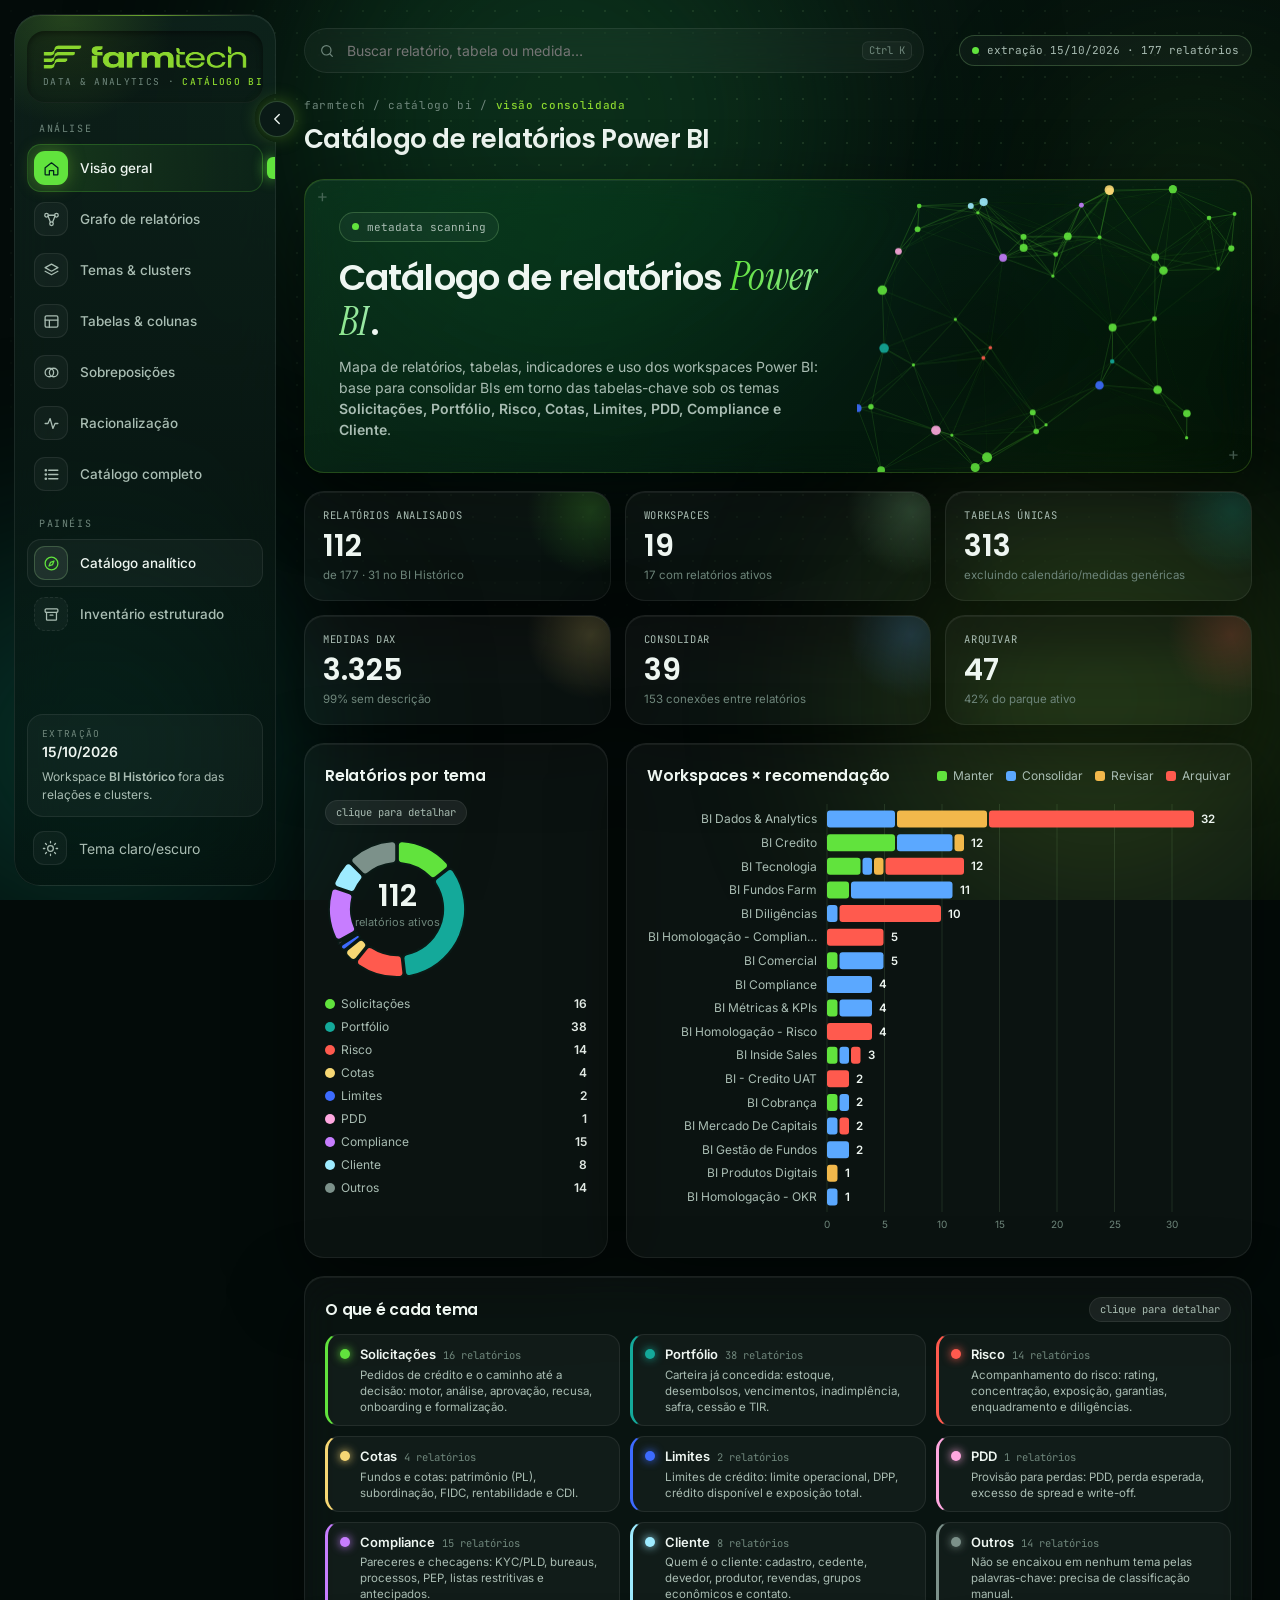
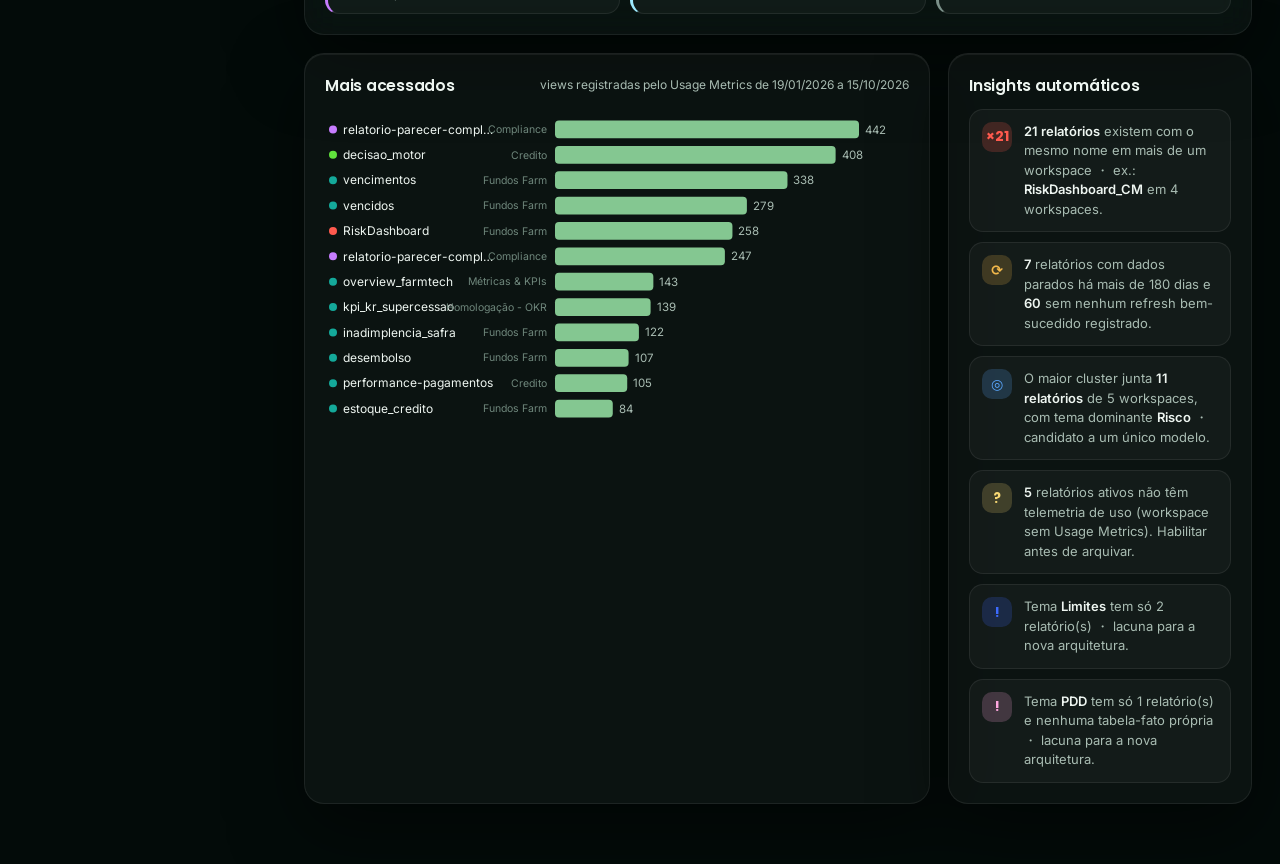
==== 03-dashboard/index.html @ 3e3327f7 "Versão inicial do catálogo de BIs (metadata scanning) Co-Authored-By: Claude Opus 5.5 <noreply@anthr" ====
<!doctype html>
<html lang="pt-BR">
<head>
  <meta charset="utf-8">
  <meta name="viewport" content="width=device-width, initial-scale=1">
  <title>Catálogo de BIs · Farm Analytics</title>
  <link rel="preconnect" href="https://fonts.googleapis.com">
  <link rel="preconnect" href="https://fonts.gstatic.com" crossorigin>
  <link href="https://fonts.googleapis.com/css2?family=Poppins:wght@400;500;600;700&family=Inter:wght@400;500;600&family=Instrument+Serif:ital@0;1&family=JetBrains+Mono:wght@400;500&display=swap" rel="stylesheet">
  <link rel="stylesheet" href="assets/css/style.css">
</head>
<body>
  <!-- fundo animado -->
  <div class="bg" aria-hidden="true">
    <span class="blob b1"></span><span class="blob b2"></span><span class="blob b3"></span><span class="blob b4"></span>
    <div class="grid-overlay"></div>
  </div>

  <div class="app">
    <!-- ================= SIDEBAR (flutuante, com entalhe) ================= -->
    <aside class="sidebar" id="sidebar">
      <div class="sb-panel">
        <a class="brand" href="index.html" data-label="Farmtech · Catálogo BI">
          <div class="brand-logo">
            <img class="logo-dark-theme" src="assets/img/farmtech-logo-lime.png" alt="Farmtech">
            <img class="logo-light" src="assets/img/farmtech-logo-dark.png" alt="Farmtech">
            <div class="brand-kicker">Data &amp; Analytics · <b>Catálogo BI</b></div>
          </div>
          <div class="brand-mark" aria-hidden="true">
            <img class="logo-dark-theme" src="assets/img/farmtech-mark-lime.png" alt="">
            <img class="logo-light" src="assets/img/farmtech-mark-dark.png" alt="">
          </div>
        </a>

        <div class="sb-label">Análise</div>
        <nav class="nav" id="nav">
          <button data-view="overview" class="active" data-label="Visão geral"><span class="ni"><i data-ico="home"></i></span><span class="nl">Visão geral</span></button>
          <button data-view="graph" data-label="Grafo de relatórios"><span class="ni"><i data-ico="graph"></i></span><span class="nl">Grafo de relatórios</span></button>
          <button data-view="themes" data-label="Temas &amp; clusters"><span class="ni"><i data-ico="layers"></i></span><span class="nl">Temas &amp; clusters</span></button>
          <button data-view="tables" data-label="Tabelas &amp; colunas"><span class="ni"><i data-ico="table"></i></span><span class="nl">Tabelas &amp; colunas</span></button>
          <button data-view="overlap" data-label="Sobreposições"><span class="ni"><i data-ico="overlap"></i></span><span class="nl">Sobreposições</span></button>
          <button data-view="health" data-label="Racionalização"><span class="ni"><i data-ico="pulse"></i></span><span class="nl">Racionalização</span></button>
          <button data-view="catalog" data-label="Catálogo completo"><span class="ni"><i data-ico="list"></i></span><span class="nl">Catálogo completo</span></button>
        </nav>

        <div class="sb-label">Painéis</div>
        <nav class="nav panels">
          <a href="index.html" class="active" data-label="Catálogo analítico" aria-current="page"><span class="ni"><i data-ico="compass"></i></span><span class="nl">Catálogo analítico</span></a>
          <a href="inventario.html" data-label="Inventário estruturado"><span class="ni"><i data-ico="archive"></i></span><span class="nl">Inventário estruturado</span></a>
        </nav>

        <div class="side-foot">
          <div class="side-card">
            <div class="brand-kicker">Extração</div>
            <div id="foot-extracao" class="strong">—</div>
            <div class="muted small" style="margin-top:6px">Workspace <b>BI Histórico</b> fora das relações e clusters.</div>
          </div>
          <button class="theme-toggle" id="themeToggle" data-label="Alternar tema claro/escuro"><span class="ni"><i data-ico="sun"></i></span><span class="nl">Tema claro/escuro</span></button>
        </div>
      </div>
      <button class="sb-toggle" id="sbToggle" aria-controls="sidebar"><i data-ico="chev"></i></button>
    </aside>

    <!-- ================= MAIN ================= -->
    <main class="main">
      <header class="topbar">
        <button class="menu-btn" id="menuBtn" aria-label="Menu"><i data-ico="menu"></i></button>
        <div class="top-actions">
          <div class="search">
            <i data-ico="search"></i>
            <input id="globalSearch" placeholder="Buscar relatório, tabela ou medida…" autocomplete="off">
            <kbd>Ctrl K</kbd>
            <div class="search-results" id="searchResults"></div>
          </div>
          <span class="status-pill"><span class="dot"></span><span id="topStatus">—</span></span>
        </div>
      </header>
      <div class="page-head page-title">
        <div class="crumb">farmtech / catálogo bi / <b id="viewKicker">visão consolidada</b></div>
        <h1 id="viewTitle">Catálogo de relatórios Power BI</h1>
      </div>

      <!-- ---------- VISÃO GERAL ---------- -->
      <section class="view active" id="view-overview">
        <div class="hero glass">
          <div class="hero-txt">
            <span class="status-pill"><span class="dot"></span>metadata scanning</span>
            <h2>Catálogo de relatórios <span class="hl">Power BI</span>.</h2>
            <p class="muted">Mapa de relatórios, tabelas, indicadores e uso dos workspaces Power BI: base para consolidar BIs em torno das tabelas-chave sob os temas
              <b>Solicitações, Portfólio, Risco, Cotas, Limites, PDD, Compliance e Cliente</b>.</p>
          </div>
          <div class="hero-orb" aria-hidden="true"><canvas id="heroCanvas"></canvas></div>
        </div>

        <div class="kpis" id="kpis"></div>

        <div class="grid g-3">
          <div class="card glass span-1">
            <div class="card-h"><h3>Relatórios por tema</h3><span class="chip">clique para detalhar</span></div>
            <div id="donutTemas" class="chart"></div>
          </div>
          <div class="card glass span-2">
            <div class="card-h"><h3>Workspaces × recomendação</h3><div class="legend" id="legRecWs"></div></div>
            <div id="barWs" class="chart"></div>
          </div>
        </div>

        <div class="card glass">
          <div class="card-h"><h3>O que é cada tema</h3><span class="chip">clique para detalhar</span></div>
          <div id="temaLegOv"></div>
        </div>

        <div class="grid g-3">
          <div class="card glass span-2">
            <div class="card-h"><h3>Mais acessados</h3><span class="muted small" id="periodoUso"></span></div>
            <div id="barTop" class="chart"></div>
          </div>
          <div class="card glass span-1">
            <div class="card-h"><h3>Insights automáticos</h3></div>
            <ul class="insights" id="insights"></ul>
          </div>
        </div>
      </section>

      <!-- ---------- GRAFO ---------- -->
      <section class="view" id="view-graph">
        <div class="toolbar glass">
          <div class="tb-group">
            <label>Colorir por</label>
            <div class="seg" id="colorBy">
              <button data-v="tema" class="on">Tema</button><button data-v="cluster">Cluster</button><button data-v="ws">Workspace</button><button data-v="rec">Recomendação</button>
            </div>
          </div>
          <div class="tb-group">
            <label>Layout</label>
            <div class="seg" id="layoutBy">
              <button data-v="tema" class="on">Agrupar por tema</button><button data-v="livre">Livre</button>
            </div>
          </div>
          <div class="tb-group">
            <label>Similaridade mínima <b id="simVal">0.25</b></label>
            <input type="range" id="simMin" min="0.15" max="0.95" step="0.05" value="0.25">
          </div>
          <div class="tb-group">
            <label>Workspace</label>
            <select id="wsFilter"><option value="">Todos</option></select>
          </div>
          <label class="check"><input type="checkbox" id="hideNP"> Ocultar teste/homolog.</label>
          <label class="check"><input type="checkbox" id="hideIso"> Ocultar isolados</label>
        </div>
        <div class="graph-wrap glass">
          <svg id="graphSvg"></svg>
          <div class="graph-legend" id="graphLegend"></div>
          <div class="graph-hint">Arraste nós · role para zoom · clique para detalhes · passe o mouse para destacar vizinhos</div>
          <div class="graph-stats" id="graphStats"></div>
        </div>
        <div class="card glass">
          <div class="card-h"><h3>Como ler as conexões</h3></div>
          <div class="edge-legend">
            <div><span class="eline solid"></span><b>Mesmo modelo</b> : relatórios apontando para o mesmo dataset</div>
            <div><span class="eline dup"></span><b>Duplicado</b> : mesmo nome-base + modelo parecido (ex.: cópias entre workspaces)</div>
            <div><span class="eline thick"></span><b>Alta sobreposição</b> : similaridade ≥ 0,5</div>
            <div><span class="eline thin"></span><b>Relacionado</b> : compartilham tabelas, medidas ou colunas</div>
          </div>
          <p class="muted small">Similaridade = 50% tabelas + 25% medidas + 25% colunas (Jaccard ponderado por IDF, tabelas genéricas como calendário e “_medidas” não contam).</p>
        </div>
      </section>

      <!-- ---------- TEMAS & CLUSTERS ---------- -->
      <section class="view" id="view-themes">
        <div class="section-intro">
          <p class="muted">Cada cartão é um <b>tema-alvo</b> para a nova arquitetura de BIs: as tabelas-fato e dimensões mais usadas pelos relatórios do tema são as candidatas a <b>tabelas-chave</b> do modelo semântico único. Clique para ver o mapa do tema.</p>
        </div>
        <div class="theme-cards" id="themeCards"></div>
        <div class="card glass">
          <div class="card-h"><h3>Clusters detectados automaticamente</h3><span class="muted small">Louvain sobre a similaridade entre relatórios — grupos que naturalmente compartilham a mesma base</span></div>
          <div class="clusters" id="clusterList"></div>
        </div>
      </section>

      <!-- ---------- TABELAS ---------- -->
      <section class="view" id="view-tables">
        <div class="toolbar glass">
          <div class="tb-group">
            <label>Conexões</label>
            <div class="seg" id="tabEdge">
              <button data-v="co_uso" class="on">Usadas juntas</button><button data-v="colunas">Colunas parecidas</button>
            </div>
          </div>
          <div class="tb-group">
            <label>Usada em ≥ <b id="tabMinVal">2</b> relatórios</label>
            <input type="range" id="tabMin" min="1" max="8" step="1" value="2">
          </div>
          <div class="tb-group">
            <label>Tema</label>
            <select id="tabTema"><option value="">Todos</option></select>
          </div>
        </div>
        <div class="grid g-3">
          <div class="graph-wrap glass span-2 tall">
            <svg id="tabSvg"></svg>
            <div class="graph-legend" id="tabLegend"></div>
            <div class="graph-hint">“Colunas parecidas” revela tabelas duplicadas/derivadas com nomes diferentes</div>
          </div>
          <div class="card glass span-1">
            <div class="card-h"><h3>Colunas mais compartilhadas</h3></div>
            <p class="muted small">Candidatas a <b>dimensões conformadas</b> (chaves de junção entre temas).</p>
            <div id="colTop" class="col-top"></div>
          </div>
        </div>
        <div class="card glass">
          <div class="card-h"><h3>Inventário de tabelas</h3><input class="mini-search" id="tabSearch" placeholder="Filtrar tabela…"></div>
          <div class="table-wrap"><table class="dt" id="tabTable"></table></div>
        </div>
      </section>

      <!-- ---------- SOBREPOSIÇÕES ---------- -->
      <section class="view" id="view-overlap">
        <div class="kpis small" id="ovKpis"></div>
        <div class="grid g-3">
          <div class="card glass span-1">
            <div class="card-h"><h3>Matriz de similaridade</h3></div>
            <p class="muted small">Relatórios ordenados por cluster. Cada célula é um par; quanto mais clara, mais parecidos.</p>
            <div id="matrix" class="matrix"></div>
          </div>
          <div class="card glass span-2">
            <div class="card-h"><h3>Pares sobrepostos</h3>
              <div class="seg small" id="ovType">
                <button data-v="" class="on">Todos</button><button data-v="mesmo_modelo">Mesmo modelo</button><button data-v="duplicado">Duplicado</button><button data-v="alta_sobreposicao">Alta</button><button data-v="sobreposicao">Média</button>
              </div>
            </div>
            <div class="table-wrap tall"><table class="dt" id="ovTable"></table></div>
          </div>
        </div>
      </section>

      <!-- ---------- RACIONALIZAÇÃO ---------- -->
      <section class="view" id="view-health">
        <div class="rec-cards" id="recCards"></div>
        <div class="grid g-3">
          <div class="card glass span-2">
            <div class="card-h"><h3>Uso × atualização</h3><div class="legend" id="legScatter"></div></div>
            <div id="scatter" class="chart tall"></div>
          </div>
          <div class="card glass span-1">
            <div class="card-h"><h3>Como a nota é calculada</h3></div>
            <div class="sx-start"><div class="sx-100">100</div>
              <div><b>Todo relatório começa com 100 pontos</b><br><span class="muted small">e perde pontos a cada problema encontrado.</span></div></div>

            <div class="sx-groups" id="sxGroups"></div>

            <div class="sx-ex"><b>Exemplo:</b> ninguém abriu (−40) e os dados estão parados há 200 dias (−30) → sobram <b>30 pontos</b> → <span class="rb Arquivar">Arquivar</span></div>

            <div class="kicker" style="margin-bottom:2px">O que a nota recomenda</div>
            <div class="sx-gauge" aria-hidden="true">
              <span style="width:40%;background:var(--r-arquivar)"></span><span style="width:25%;background:var(--r-revisar)"></span><span style="flex:1;background:var(--r-manter)"></span>
            </div>
            <div class="sx-ticks"><span style="left:0">0</span><span style="left:40%">40</span><span style="left:65%">65</span><span style="left:100%">100</span></div>
            <div class="sx-recs">
              <div><span class="rb Arquivar">Arquivar</span><span>nota abaixo de 40 (ou teste quase sem uso): mover para o BI Histórico</span></div>
              <div><span class="rb Revisar">Revisar</span><span>nota entre 40 e 65: conversar com o dono</span></div>
              <div><span class="rb Manter">Manter</span><span>nota acima de 65: está saudável</span></div>
              <div><span class="rb Consolidar">Consolidar</span><span>existe outro relatório quase igual: juntar no modelo do tema (vale para qualquer nota acima de 40)</span></div>
            </div>
            <p class="muted small" style="margin:0">O uso vem do <i>Usage Metrics</i> de cada workspace. Onde ele não existe ou está parado, a nota pode estar mais baixa do que deveria.</p>
          </div>
        </div>
        <div class="card glass">
          <div class="card-h"><h3>Plano de ação</h3>
            <div class="row gap">
              <div class="seg small" id="recFilter">
                <button data-v="" class="on">Todas</button><button data-v="Arquivar">Arquivar</button><button data-v="Consolidar">Consolidar</button><button data-v="Revisar">Revisar</button><button data-v="Manter">Manter</button>
              </div>
              <button class="btn" id="exportHealth"><i data-ico="download"></i> CSV</button>
            </div>
          </div>
          <div class="table-wrap tall"><table class="dt" id="healthTable"></table></div>
        </div>
      </section>

      <!-- ---------- CATÁLOGO ---------- -->
      <section class="view" id="view-catalog">
        <div class="toolbar glass">
          <input class="mini-search wide" id="catSearch" placeholder="Filtrar por nome, workspace, owner, tabela…">
          <div class="tb-group">
            <label>Tema</label><select id="catTema"><option value="">Todos</option></select>
          </div>
          <div class="tb-group">
            <label>Workspace</label><select id="catWs"><option value="">Todos</option></select>
          </div>
          <div class="tb-group">
            <label>Situação</label><select id="catSit"><option value="">Todas</option></select>
          </div>
          <div class="tb-group">
            <label>Ano</label><select id="catAno"><option value="">Todos</option></select>
          </div>
          <div class="tb-group">
            <label>Owner</label><select id="catOwner"><option value="">Todos</option></select>
          </div>
          <label class="check"><input type="checkbox" id="catHist"> Incluir BI Histórico</label>
          <label class="check"><input type="checkbox" id="catSys"> Incluir Usage Metrics</label>
          <button class="btn" id="exportCat"><i data-ico="download"></i> CSV</button>
        </div>
        <div class="card glass">
          <div class="table-wrap xtall"><table class="dt" id="catTable"></table></div>
        </div>
      </section>
    </main>
  </div>

  <!-- ================= MODAL ================= -->
  <div class="modal-backdrop" id="modal" aria-hidden="true">
    <div class="modal glass" role="dialog" aria-modal="true">
      <button class="modal-x" id="modalClose" aria-label="Fechar">×</button>
      <div id="modalBody"></div>
    </div>
  </div>
  <div class="tooltip" id="tooltip"></div>

  <script src="assets/vendor/d3.min.js"></script>
  <script src="data/catalogo_data.js"></script>
  <script src="assets/js/shell.js"></script>
  <script src="assets/js/app.js"></script>
</body>
</html>
---- 03-dashboard/assets/css/style.css ----
/* =========================================================================
   Catálogo de BIs · Farm Analytics
   Paleta e tipografia: Design-System / Cronograma Onboarding (Farmtech)
   Linguagem visual: painel escuro, grade de pontos, brilho lime,
   vidro fosco com borda fina e sidebar flutuante com entalhe.
   ========================================================================= */
:root {
  /* marca */
  --black-green: #00231D;
  --deep: #052A20;
  --forest: #0F4A31;
  --brand: #8AD62E;          /* verde da logo */
  --lime: #61E33D;
  --lime-2: #9BFF7A;
  --mint: #9BE8A8;
  --olive: #4F8406;
  --mist: #E4EFE9;
  --paper: #F0F7F3;

  /* superfícies (escuro = padrão) */
  --bg: #030B09;
  --bg-2: #07150F;
  --surface: rgba(255, 255, 255, 0.035);
  --surface-2: rgba(255, 255, 255, 0.07);
  --surface-solid: #0A1A16;
  --panel: rgba(9, 24, 20, 0.66);
  --border: rgba(255, 255, 255, 0.075);
  --border-strong: rgba(170, 240, 150, 0.22);
  --hair: rgba(255, 255, 255, 0.06);
  --ink: #EEF6F1;
  --ink-2: #A9BDB3;
  --ink-3: #6F877C;
  --grid: rgba(190, 255, 170, 0.11);
  --glow: rgba(138, 214, 46, 0.35);
  --shadow: 0 24px 70px rgba(0, 0, 0, 0.5);
  --blob-op: .5;
  --spot: rgba(138, 214, 46, 0.075);

  /* temas (validados: ΔE OKLab ≥ 15 visão normal) */
  --t-solicitacoes: #61E33D;
  --t-portfolio: #14A99A;
  --t-risco: #FF5A4E;
  --t-cotas: #F7D774;
  --t-limites: #3D6BFF;
  --t-pdd: #FFA8E0;
  --t-compliance: #C77DFF;
  --t-cliente: #9EEBFF;
  --t-outros: #7C918A;

  /* situação do inventário (validados: CVD ΔE ≥ 9 no escuro) */
  --s-produtivo: #61E33D;
  --s-naoprod: #4C8DFF;
  --s-historico: #FF9ED8;
  --s-sistema: #8A9E96;

  /* status */
  --r-manter: #61E33D;
  --r-consolidar: #5BA8FF;
  --r-revisar: #F2B84B;
  --r-arquivar: #FF5A4E;

  --radius: 20px;
  --radius-sm: 12px;
  --ease: cubic-bezier(.16, 1, .3, 1);
  --spring: cubic-bezier(.34, 1.4, .5, 1);
  --sb-w: 276px;
  --sb-w-min: 96px;
  --font-h: "Poppins", "Segoe UI", system-ui, sans-serif;
  --font-b: "Inter", "Segoe UI", system-ui, sans-serif;
  --font-s: "Instrument Serif", Georgia, "Times New Roman", serif;
  --font-m: "JetBrains Mono", ui-monospace, "Cascadia Mono", Consolas, monospace;
}

@media (prefers-color-scheme: light) {
  :root:not([data-theme="dark"]) { color-scheme: light; }
}
:root[data-theme="light"] {
  --bg: #EDF4EF;
  --bg-2: #F7FBF8;
  --surface: rgba(255, 255, 255, 0.7);
  --surface-2: rgba(255, 255, 255, 0.95);
  --surface-solid: #FFFFFF;
  --panel: rgba(255, 255, 255, 0.72);
  --border: rgba(15, 74, 49, 0.11);
  --border-strong: rgba(15, 74, 49, 0.26);
  --hair: rgba(15, 74, 49, 0.08);
  --ink: #00231D;
  --ink-2: #2D5546;
  --ink-3: #5F7E71;
  --grid: rgba(15, 74, 49, 0.14);
  --glow: rgba(63, 181, 31, 0.25);
  --shadow: 0 20px 50px rgba(15, 74, 49, 0.12);
  --blob-op: .26;
  --spot: rgba(63, 181, 31, 0.07);
  --t-cotas: #C99A12;
  --t-cliente: #1BA6CC;
  --t-pdd: #D9579E;
  --t-solicitacoes: #3FB51F;
  --r-manter: #2E9E1A;
  --s-produtivo: #2E9E1A;
  --s-naoprod: #2F6FD6;
  --s-historico: #C2367F;
  --s-sistema: #AEBAB5;
}
:root[data-theme="dark"] { color-scheme: dark; }

* { box-sizing: border-box; }
html, body { margin: 0; height: 100%; }
body {
  background: var(--bg);
  color: var(--ink);
  font-family: var(--font-b);
  font-size: 14px;
  line-height: 1.5;
  -webkit-font-smoothing: antialiased;
  overflow-x: hidden;
}
::selection { background: var(--lime); color: var(--black-green); }
h1, h2, h3, h4 { font-family: var(--font-h); margin: 0; letter-spacing: -0.015em; }
b, strong, .strong { font-weight: 600; }
.muted { color: var(--ink-2); }
.small { font-size: 12px; }
.mono { font-family: var(--font-m); letter-spacing: 0; }
.lime { color: var(--lime); }
.hl { font-family: var(--font-s); font-style: italic; font-weight: 400; letter-spacing: 0; padding-right: .06em;
  background: linear-gradient(90deg, var(--lime), var(--mint)); -webkit-background-clip: text; background-clip: text; color: transparent; }
:root[data-theme="light"] .hl { background: linear-gradient(90deg, #2E9E1A, #0F6B5A); -webkit-background-clip: text; background-clip: text; }
.row { display: flex; align-items: center; }
.gap { gap: 10px; flex-wrap: wrap; }

/* ---------------- fundo: grade de pontos + brilhos ---------------- */
.bg { position: fixed; inset: 0; z-index: 0; overflow: hidden; pointer-events: none;
  background: radial-gradient(1100px 650px at 78% -12%, var(--bg-2), transparent 70%), var(--bg); }
.blob { position: absolute; border-radius: 50%; filter: blur(110px); opacity: var(--blob-op); will-change: transform; }
.b1 { width: 560px; height: 560px; background: #12502A; top: -160px; left: 22%; animation: float1 28s ease-in-out infinite; }
.b2 { width: 460px; height: 460px; background: var(--brand); top: 52%; left: 68%; opacity: calc(var(--blob-op) * .38); animation: float2 34s ease-in-out infinite; }
.b3 { width: 380px; height: 380px; background: #0B5A4B; top: 62%; left: -8%; animation: float3 30s ease-in-out infinite; }
.b4 { width: 240px; height: 240px; background: var(--lime); top: 10%; left: 84%; opacity: calc(var(--blob-op) * .3); animation: float1 22s ease-in-out infinite reverse; }
@keyframes float1 { 0%,100% { transform: translate(0,0) scale(1); } 50% { transform: translate(90px,60px) scale(1.12); } }
@keyframes float2 { 0%,100% { transform: translate(0,0) scale(1); } 50% { transform: translate(-140px,-80px) scale(.9); } }
@keyframes float3 { 0%,100% { transform: translate(0,0); } 33% { transform: translate(80px,-60px); } 66% { transform: translate(30px,50px); } }
.grid-overlay { position: absolute; inset: 0;
  background-image: radial-gradient(var(--grid) 1px, transparent 1.4px);
  background-size: 22px 22px; mask-image: radial-gradient(ellipse 90% 70% at 55% 20%, #000 15%, transparent 78%);
  -webkit-mask-image: radial-gradient(ellipse 90% 70% at 55% 20%, #000 15%, transparent 78%); }

/* ---------------- layout ---------------- */
.app { position: relative; z-index: 1; display: grid; grid-template-columns: var(--sb-w) minmax(0, 1fr); min-height: 100vh;
  transition: grid-template-columns .55s var(--ease); }
.app.collapsed { grid-template-columns: var(--sb-w-min) minmax(0, 1fr); }

.glass {
  background-color: var(--surface);
  background-image: radial-gradient(420px circle at var(--mx, -999px) var(--my, -999px), var(--spot), transparent 45%);
  border: 1px solid var(--border);
  border-radius: var(--radius);
  backdrop-filter: blur(18px) saturate(140%);
  -webkit-backdrop-filter: blur(18px) saturate(140%);
  box-shadow: inset 0 1px 0 var(--hair), var(--shadow);
  transition: border-color .35s, transform .35s var(--ease), box-shadow .35s;
}

/* ================= SIDEBAR flutuante com entalhe ================= */
.sidebar { position: sticky; top: 0; height: 100vh; padding: 14px 0 14px 14px; z-index: 40; }
.sb-panel {
  --notch-y: 104px;
  position: relative; height: 100%; display: flex; flex-direction: column; gap: 18px; padding: 16px 12px 14px;
  border-radius: 26px; overflow: hidden auto; scrollbar-width: none;
  background: linear-gradient(180deg, rgba(16, 38, 31, .78), rgba(6, 17, 14, .62));
  border: 1px solid var(--border);
  backdrop-filter: blur(24px) saturate(150%); -webkit-backdrop-filter: blur(24px) saturate(150%);
  box-shadow: inset 0 1px 0 rgba(255,255,255,.07);
  /* o entalhe: meia-lua recortada na borda direita, onde encaixa o botão de recolher */
  -webkit-mask: radial-gradient(circle at calc(100% + 3px) var(--notch-y), transparent 24px, #000 24.6px);
          mask: radial-gradient(circle at calc(100% + 3px) var(--notch-y), transparent 24px, #000 24.6px);
}
:root[data-theme="light"] .sb-panel { background: linear-gradient(180deg, rgba(255,255,255,.88), rgba(255,255,255,.66)); }
.sb-panel::before { /* filete lime no topo */
  content: ""; position: absolute; left: 22px; right: 22px; top: 0; height: 1px;
  background: linear-gradient(90deg, transparent, var(--brand), transparent); opacity: .7; }
.sb-panel::after { /* brilho difuso */
  content: ""; position: absolute; width: 220px; height: 220px; left: -60px; top: -110px; border-radius: 50%;
  background: radial-gradient(circle, var(--glow), transparent 70%); opacity: .55; pointer-events: none; }

/* botão que mora no entalhe */
.sb-toggle { all: unset; position: absolute; z-index: 3; top: calc(14px + 104px - 17px); left: calc(100% - 17px);
  width: 34px; height: 34px; border-radius: 50%; display: grid; place-items: center; cursor: pointer; color: var(--ink);
  background: var(--surface-solid); border: 1px solid var(--border-strong);
  box-shadow: 0 0 0 4px rgba(3,11,9,.0), 0 0 18px var(--glow);
  transition: transform .5s var(--spring), background .25s, color .25s, box-shadow .25s; }
.sb-toggle:hover { background: var(--lime); color: var(--black-green); box-shadow: 0 0 26px var(--glow); }
.sb-toggle:focus-visible { outline: 2px solid var(--lime); outline-offset: 2px; }
.sb-toggle i { width: 16px; height: 16px; transition: transform .5s var(--ease); }
.app.collapsed .sb-toggle i { transform: rotate(180deg); }

.sb-panel > * { flex: none; }
.sb-panel::-webkit-scrollbar { display: none; }
@media (max-height: 820px) { .side-card { display: none; } .sb-panel { gap: 14px; } }

/* marca: placa "entalhada" com a logo */
.brand { position: relative; z-index: 1; height: 72px; border-radius: 18px; display: flex; align-items: center; padding: 0 16px; gap: 12px;
  background: linear-gradient(180deg, rgba(0,0,0,.28), rgba(0,0,0,.12));
  box-shadow: inset 0 2px 6px rgba(0,0,0,.45), inset 0 -1px 0 rgba(255,255,255,.05);
  text-decoration: none; color: inherit; overflow: hidden; }
:root[data-theme="light"] .brand { background: linear-gradient(180deg, rgba(0,35,29,.06), rgba(0,35,29,.02)); box-shadow: inset 0 2px 5px rgba(0,35,29,.12), inset 0 -1px 0 #fff; }
.brand-logo { display: flex; flex-direction: column; gap: 6px; min-width: 0; transition: opacity .35s, transform .45s var(--ease); }
.brand-logo img { height: 24px; width: auto; display: block; }
.brand-mark { position: absolute; left: 50%; top: 50%; width: 34px; translate: -50% -50%; opacity: 0; transform: scale(.6) rotate(-8deg);
  transition: opacity .35s, transform .5s var(--spring); }
.brand-mark img { width: 100%; display: block; }
.brand-kicker { font-family: var(--font-m); font-size: 9.5px; letter-spacing: .14em; color: var(--ink-3); white-space: nowrap; text-transform: uppercase; }
.brand-kicker b { color: var(--brand); font-weight: 500; }
.logo-light { display: none !important; }
:root[data-theme="light"] .logo-dark-theme { display: none !important; }
:root[data-theme="light"] .logo-light { display: block !important; }

/* rótulos de seção */
.sb-label { font-family: var(--font-m); font-size: 10px; letter-spacing: .16em; color: var(--ink-3); text-transform: uppercase; padding: 0 12px; margin-bottom: -10px;
  white-space: nowrap; transition: opacity .25s; }

/* navegação */
.nav { position: relative; z-index: 1; display: flex; flex-direction: column; gap: 3px; }
.nav button, .nav a { all: unset; cursor: pointer; display: flex; align-items: center; gap: 12px; padding: 6px 10px 6px 6px; border-radius: 14px;
  color: var(--ink-2); font-weight: 500; font-size: 13.5px; position: relative; border: 1px solid transparent;
  transition: background .25s, color .25s, border-color .25s; }
.nav .ni { width: 34px; height: 34px; border-radius: 11px; display: grid; place-items: center; flex: none; background: var(--surface);
  border: 1px solid var(--border); transition: background .3s, color .3s, box-shadow .3s, transform .45s var(--spring); }
.nav .ni i { width: 17px; height: 17px; }
.nav .nl { white-space: nowrap; overflow: hidden; text-overflow: ellipsis; transition: opacity .25s, transform .4s var(--ease); }
.nav button:hover, .nav a:hover { background: var(--surface-2); color: var(--ink); }
.nav button:hover .ni, .nav a:hover .ni { transform: scale(1.06); }
.nav button.active, .nav a.active { color: var(--ink); background: linear-gradient(90deg, rgba(97,227,61,.14), rgba(97,227,61,.02)); border-color: rgba(97,227,61,.22); }
.nav button.active .ni, .nav a.active .ni { background: var(--lime); color: var(--black-green); border-color: transparent; box-shadow: 0 0 18px var(--glow); }
.nav button.active::after, .nav a.active::after { /* entalhe no item ativo */
  content: ""; position: absolute; right: -13px; top: 50%; width: 8px; height: 22px; translate: 0 -50%; border-radius: 6px 0 0 6px;
  background: var(--lime); box-shadow: 0 0 14px var(--lime); }
.nav button:focus-visible, .nav a:focus-visible { outline: 2px solid var(--lime); outline-offset: 1px; }
i[data-ico] { display: inline-grid; width: 18px; height: 18px; flex: none; }
i[data-ico] svg { width: 100%; height: 100%; }

/* trocador de painéis */
.panels .ni { border-style: dashed; }
.panels a.active { background: var(--surface); border-color: var(--border); }
.panels a.active .ni { border-style: solid; background: var(--surface-2); color: var(--lime); border-color: var(--border-strong); box-shadow: none; }
.panels a.active::after { display: none; }
:root[data-theme="light"] .panels a.active .ni { color: #2E9E1A; }

.side-foot { position: relative; z-index: 1; margin-top: auto; display: flex; flex-direction: column; gap: 8px; }
.side-card { padding: 12px 14px; border-radius: 16px; background: var(--surface); border: 1px solid var(--border); overflow: hidden; transition: opacity .25s; }
.status-pill { display: inline-flex; align-items: center; gap: 8px; font-family: var(--font-m); font-size: 11px; color: var(--ink-2);
  padding: 6px 12px; border-radius: 99px; border: 1px solid var(--border-strong); background: var(--surface); white-space: nowrap; }
.dot { width: 7px; height: 7px; border-radius: 50%; background: var(--lime); box-shadow: 0 0 0 0 var(--glow); animation: ping 2.4s infinite; flex: none; }
@keyframes ping { 0% { box-shadow: 0 0 0 0 rgba(97,227,61,.55); } 70% { box-shadow: 0 0 0 8px rgba(97,227,61,0); } 100% { box-shadow: 0 0 0 0 rgba(97,227,61,0); } }
.theme-toggle { all: unset; cursor: pointer; display: flex; gap: 12px; align-items: center; padding: 6px 10px 6px 6px; border-radius: 14px; color: var(--ink-2); }
.theme-toggle .ni { width: 34px; height: 34px; border-radius: 11px; display: grid; place-items: center; flex: none; background: var(--surface); border: 1px solid var(--border); }
.theme-toggle .ni i { width: 17px; height: 17px; transition: transform .6s var(--spring); }
.theme-toggle:hover { background: var(--surface-2); color: var(--ink); }
.theme-toggle:hover .ni i { transform: rotate(90deg); }

/* sidebar recolhida */
.app.collapsed .nl, .app.collapsed .sb-label, .app.collapsed .side-card { opacity: 0; pointer-events: none; }
.app.collapsed .nl { transform: translateX(-6px); }
.app.collapsed .sb-label { height: 0; margin: 0; overflow: hidden; }
.app.collapsed .side-card { display: none; }
.app.collapsed .brand { padding: 0; justify-content: center; }
.app.collapsed .brand-logo { opacity: 0; transform: translateX(-12px); }
.app.collapsed .brand-mark { opacity: 1; transform: none; }
.app.collapsed .nav button, .app.collapsed .nav a, .app.collapsed .theme-toggle { padding: 6px; justify-content: center; gap: 0; }
.app.collapsed .nl { width: 0; }
/* dica flutuante quando recolhida (posicionada por shell.js) */
.sb-tip { position: fixed; z-index: 200; left: 0; top: 0; padding: 6px 12px; border-radius: 10px; font-size: 12px; font-weight: 500; white-space: nowrap;
  color: var(--ink); background: var(--surface-solid); border: 1px solid var(--border-strong); box-shadow: var(--shadow); pointer-events: none;
  opacity: 0; transform: translate(-6px, -50%); transition: opacity .18s, transform .3s var(--ease); }
.sb-tip.on { opacity: 1; transform: translate(0, -50%); }

/* ================= MAIN ================= */
.main { padding: 14px 28px 60px; min-width: 0; }
.topbar { position: sticky; top: 0; z-index: 30; display: flex; align-items: center; gap: 18px; margin: 0 -14px 20px; padding: 14px 14px;
  border-radius: 0 0 20px 20px; transition: background .3s, backdrop-filter .3s, box-shadow .3s; }
.topbar.scrolled { background: color-mix(in srgb, var(--bg) 70%, transparent); backdrop-filter: blur(16px) saturate(140%); -webkit-backdrop-filter: blur(16px) saturate(140%);
  box-shadow: 0 1px 0 var(--border); }
.page-title { display: flex; flex-direction: column; gap: 2px; min-width: 0; }
.page-title h1 { font-size: 22px; font-weight: 600; white-space: nowrap; overflow: hidden; text-overflow: ellipsis; }
.crumb { font-family: var(--font-m); font-size: 11px; letter-spacing: .06em; color: var(--ink-3); white-space: nowrap; }
.crumb b { color: var(--brand); font-weight: 500; text-transform: lowercase; }
:root[data-theme="light"] .crumb b { color: #2E9E1A; }
.kicker { font-size: 11px; letter-spacing: .18em; color: var(--ink-3); font-weight: 600; text-transform: uppercase; }
.menu-btn { all: unset; display: none; cursor: pointer; padding: 9px; border-radius: 12px; border: 1px solid var(--border); background: var(--surface); }
.menu-btn i { width: 18px; height: 18px; }
.top-actions { margin-left: auto; display: flex; align-items: center; gap: 12px; }
.search { position: relative; width: min(400px, 36vw); }
.search > i { position: absolute; z-index: 1; left: 15px; top: 50%; transform: translateY(-50%); color: var(--ink-3); width: 16px; height: 16px; pointer-events: none; }
.search input { width: 100%; padding: 11px 50px 11px 42px; border-radius: 99px; border: 1px solid var(--border);
  background: var(--surface); color: var(--ink); font: inherit; outline: none; backdrop-filter: blur(12px); transition: border .25s, box-shadow .25s, background .25s; }
.search input:focus { border-color: var(--lime); box-shadow: 0 0 0 4px rgba(97,227,61,.14); background: var(--surface-2); }
.search kbd { position: absolute; right: 12px; top: 50%; transform: translateY(-50%); font-family: var(--font-m); font-size: 10.5px; color: var(--ink-3);
  border: 1px solid var(--border); border-radius: 6px; padding: 1px 6px; background: var(--surface); pointer-events: none; z-index: 1; }
.search input:focus ~ kbd { opacity: 0; }
.search-results { position: absolute; top: calc(100% + 8px); left: 0; right: 0; max-height: 420px; overflow: auto; z-index: 30;
  background: var(--surface-solid); border: 1px solid var(--border-strong); border-radius: 18px; box-shadow: var(--shadow); display: none; padding: 6px; }
.search-results.open { display: block; animation: drop .28s var(--ease); transform-origin: top center; }
@keyframes drop { from { opacity: 0; transform: translateY(-6px) scale(.98); } to { opacity: 1; transform: none; } }
.search-results .sr { padding: 9px 12px; cursor: pointer; display: flex; gap: 10px; align-items: center; border-radius: 12px; }
.search-results .sr:hover, .search-results .sr.sel { background: var(--surface-2); }
.search-results .sr small { color: var(--ink-3); margin-left: auto; white-space: nowrap; }
.sr-type { font-family: var(--font-m); font-size: 10px; padding: 2px 7px; border-radius: 6px; background: var(--surface-2); color: var(--ink-2); text-transform: uppercase; letter-spacing: .04em; }

/* views */
.view { display: none; flex-direction: column; gap: 18px; }
.view.active { display: flex; }
.view.active > * { animation: rise .7s var(--ease) both; }
.view.active > *:nth-child(2) { animation-delay: .06s; }
.view.active > *:nth-child(3) { animation-delay: .12s; }
.view.active > *:nth-child(4) { animation-delay: .18s; }
.view.active > *:nth-child(5) { animation-delay: .24s; }
@keyframes rise { from { opacity: 0; transform: translateY(18px); filter: blur(4px); } to { opacity: 1; transform: none; filter: none; } }
@keyframes viewIn { from { opacity: 0; transform: translateY(14px); } to { opacity: 1; transform: none; } }
@keyframes pop { from { opacity: 0; transform: scale(.96); } to { opacity: 1; transform: none; } }

.grid { display: grid; gap: 18px; }
.g-3 { grid-template-columns: repeat(3, minmax(0, 1fr)); }
.g-2 { grid-template-columns: repeat(2, minmax(0, 1fr)); }
.span-1 { grid-column: span 1; }
.span-2 { grid-column: span 2; }
.card { padding: 20px; min-width: 0; }
.card.glass:hover { border-color: var(--border-strong); }
.card-h { display: flex; align-items: center; justify-content: space-between; gap: 12px; margin-bottom: 12px; flex-wrap: wrap; }
.card-h h3 { font-size: 15.5px; font-weight: 600; }
.chip { font-family: var(--font-m); font-size: 10.5px; padding: 4px 10px; border-radius: 99px; background: var(--surface-2); color: var(--ink-2); border: 1px solid var(--border); }
.chart { width: 100%; min-height: 260px; position: relative; }
.chart.tall { min-height: 440px; }

/* hero */
.hero { display: grid; grid-template-columns: 1.4fr 1fr; overflow: hidden; position: relative; min-height: 230px;
  background: linear-gradient(120deg, rgba(18,70,40,.5), rgba(3,14,11,.2)); border-color: rgba(138,214,46,.22); }
:root[data-theme="light"] .hero { background: linear-gradient(120deg, rgba(226,255,217,.9), rgba(255,255,255,.6)); }
.hero::before, .hero::after { /* marcas de mira nos cantos */
  content: "+"; position: absolute; font: 300 18px/1 var(--font-m); color: var(--ink-3); opacity: .6; pointer-events: none; }
.hero::before { left: 12px; top: 8px; }
.hero::after { right: 12px; bottom: 8px; }
.hero-txt { padding: 32px 34px; display: flex; flex-direction: column; gap: 12px; justify-content: center; position: relative; z-index: 1; }
.hero h2 { font-size: 36px; font-weight: 600; line-height: 1.12; letter-spacing: -0.025em; }
.hero h2 .hl { font-size: 1.12em; }
.hero p { max-width: 640px; margin: 0; }
.hero-orb { position: relative; }
.hero-orb canvas { position: absolute; inset: 0; width: 100%; height: 100%; }
.hero .status-pill { align-self: flex-start; }

/* KPIs */
.kpis { display: grid; grid-template-columns: repeat(6, minmax(0, 1fr)); gap: 14px; }
.kpis.small { grid-template-columns: repeat(4, minmax(0, 1fr)); }
.kpi { padding: 16px 18px; position: relative; overflow: hidden; cursor: default; }
.kpi:hover { transform: translateY(-4px); border-color: var(--border-strong); }
.kpi::after { content: ""; position: absolute; width: 130px; height: 130px; right: -46px; top: -46px; border-radius: 50%;
  background: radial-gradient(circle, var(--kc, var(--lime)) 0%, transparent 70%); opacity: .2; transition: opacity .3s, transform .6s var(--ease); }
.kpi:hover::after { opacity: .38; transform: scale(1.2); }
.kpi .k-label { font-family: var(--font-m); font-size: 10.5px; letter-spacing: .06em; color: var(--ink-2); text-transform: uppercase; }
.kpi .k-val { font-family: var(--font-h); font-size: 30px; font-weight: 600; margin-top: 6px; line-height: 1.1; font-variant-numeric: tabular-nums; }
.kpi .k-sub { font-size: 11.5px; color: var(--ink-3); margin-top: 4px; }
.kpi.clickable { cursor: pointer; }

/* legend */
.legend { display: flex; gap: 12px; flex-wrap: wrap; font-size: 12px; color: var(--ink-2); }
.legend span { display: inline-flex; gap: 6px; align-items: center; }
.sw { width: 10px; height: 10px; border-radius: 3px; display: inline-block; flex: none; }
.sw.round { border-radius: 50%; }

/* insights */
.insights { list-style: none; padding: 0; margin: 0; display: flex; flex-direction: column; gap: 10px; }
.insights li { display: flex; gap: 12px; padding: 12px; border-radius: 14px; background: var(--surface); border: 1px solid var(--border);
  cursor: pointer; transition: background .25s, transform .35s var(--ease), border-color .25s; }
.insights li:hover { background: var(--surface-2); transform: translateX(4px); border-color: var(--border-strong); }
.insights .ii { width: 30px; height: 30px; border-radius: 10px; display: grid; place-items: center; flex: none; font-weight: 700; font-family: var(--font-h); }
.insights .it b { color: var(--ink); }
.insights .it { color: var(--ink-2); font-size: 13px; }

/* toolbar */
.toolbar { display: flex; flex-wrap: wrap; gap: 18px; align-items: flex-end; padding: 14px 18px; }
.tb-group { display: flex; flex-direction: column; gap: 6px; }
.tb-group label { font-family: var(--font-m); font-size: 10.5px; color: var(--ink-3); letter-spacing: .04em; text-transform: uppercase; }
.tb-group label b { color: var(--lime); }
.seg { display: inline-flex; background: var(--surface); border: 1px solid var(--border); border-radius: 99px; padding: 3px; flex-wrap: wrap; }
.seg button { all: unset; cursor: pointer; padding: 6px 13px; border-radius: 99px; font-size: 12.5px; color: var(--ink-2); transition: background .25s, color .25s, box-shadow .25s; }
.seg button:hover { color: var(--ink); }
.seg button.on { background: var(--lime); color: var(--black-green); font-weight: 600; box-shadow: 0 4px 16px var(--glow); }
.seg.small button { padding: 4px 11px; font-size: 12px; }
select, .mini-search { font: inherit; color: var(--ink); background: var(--surface); border: 1px solid var(--border); border-radius: 12px; padding: 7px 11px; outline: none; transition: border-color .2s, box-shadow .2s; }
select option { background: var(--surface-solid); color: var(--ink); }
.mini-search:focus, select:focus { border-color: var(--lime); box-shadow: 0 0 0 3px rgba(97,227,61,.12); }
.mini-search.wide { min-width: 300px; flex: 1; }
input[type=range] { accent-color: var(--lime); width: 170px; }
.check { display: flex; gap: 8px; align-items: center; font-size: 12.5px; color: var(--ink-2); cursor: pointer; padding-bottom: 6px; }
.check input { accent-color: var(--lime); }
.btn { all: unset; cursor: pointer; display: inline-flex; gap: 8px; align-items: center; padding: 8px 16px; border-radius: 99px; font-size: 12.5px; font-weight: 600;
  border: 1px solid var(--border-strong); color: var(--ink); background: var(--surface); transition: background .25s, color .25s, transform .3s var(--spring), box-shadow .25s; }
.btn:hover { background: var(--lime); color: var(--black-green); transform: translateY(-2px); box-shadow: 0 8px 22px var(--glow); }
.btn.primary { background: var(--lime); color: var(--black-green); border-color: transparent; }
.btn i { width: 15px; height: 15px; }

/* grafo */
.graph-wrap { position: relative; height: 640px; overflow: hidden; padding: 0; }
.graph-wrap.tall { height: 620px; }
.graph-wrap svg { width: 100%; height: 100%; display: block; cursor: grab; }
.graph-wrap svg:active { cursor: grabbing; }
.graph-legend { position: absolute; left: 16px; top: 16px; display: flex; flex-direction: column; gap: 5px; padding: 12px 14px; border-radius: 14px;
  background: color-mix(in srgb, var(--surface-solid) 88%, transparent); backdrop-filter: blur(10px); border: 1px solid var(--border); font-size: 12px; max-height: calc(100% - 32px); overflow: auto; }
.graph-legend .lg { display: flex; gap: 8px; align-items: center; cursor: pointer; color: var(--ink-2); user-select: none; transition: opacity .2s; }
.graph-legend .lg.off { opacity: .35; text-decoration: line-through; }
.graph-legend .lg:hover { color: var(--ink); }
.graph-hint { position: absolute; bottom: 12px; left: 50%; transform: translateX(-50%); font-family: var(--font-m); font-size: 10.5px; color: var(--ink-3);
  background: color-mix(in srgb, var(--surface-solid) 88%, transparent); padding: 6px 14px; border-radius: 99px; border: 1px solid var(--border); white-space: nowrap; }
.graph-stats { position: absolute; right: 16px; top: 16px; font-family: var(--font-m); font-size: 11px; color: var(--ink-2); background: color-mix(in srgb, var(--surface-solid) 88%, transparent);
  padding: 8px 12px; border-radius: 12px; border: 1px solid var(--border); }
.node circle { stroke: var(--bg); stroke-width: 2px; transition: opacity .25s; }
.node text { font-size: 10px; fill: var(--ink-2); pointer-events: none; paint-order: stroke; stroke: var(--bg); stroke-width: 3px; transition: opacity .25s; }
.node.np circle { stroke-dasharray: 3 2; stroke: var(--ink-3); }
.node .halo { fill: none; stroke-width: 1.5; opacity: 0; }
.node:hover .halo, .node.focus .halo { opacity: .9; }
.link { stroke: var(--ink-3); transition: opacity .25s; }
.dim { opacity: .08 !important; }
.hull { fill-opacity: .07; stroke-opacity: .35; stroke-width: 1.5; stroke-dasharray: 5 5; transition: fill-opacity .3s; }
.hull-label { font-family: var(--font-h); font-size: 13px; font-weight: 600; text-anchor: middle; pointer-events: none; opacity: .9; }
.pop { transform-box: fill-box; transform-origin: center; animation: popIn .55s cubic-bezier(.2,1.4,.4,1) both; }
@keyframes popIn { from { transform: scale(0); opacity: 0; } to { transform: scale(1); opacity: 1; } }
@keyframes pulseRing { 0% { r: 6; opacity: .8; } 100% { r: 26; opacity: 0; } }

.edge-legend { display: grid; grid-template-columns: repeat(auto-fit, minmax(260px, 1fr)); gap: 10px; font-size: 13px; color: var(--ink-2); }
.edge-legend > div { display: block; }
.eline { display: inline-block; vertical-align: middle; margin-right: 8px; width: 34px; height: 0; border-top: 2px solid var(--ink-3); }
.eline.solid { border-top: 3px solid var(--lime); }
.eline.dup { border-top: 3px dashed var(--r-arquivar); }
.eline.thick { border-top-width: 3px; border-color: var(--ink-2); }
.eline.thin { border-top-width: 1px; opacity: .6; }

/* temas */
.section-intro p { margin: 0; max-width: 980px; }
.theme-cards { display: grid; grid-template-columns: repeat(auto-fill, minmax(260px, 1fr)); gap: 16px; }
.tcard { padding: 18px; cursor: pointer; position: relative; overflow: hidden; }
.tcard:hover { transform: translateY(-6px); border-color: var(--tc); }
.tcard::before { content: ""; position: absolute; inset: 0; background: radial-gradient(400px 160px at 100% 0%, var(--tc), transparent 60%); opacity: .14; transition: opacity .3s; }
.tcard:hover::before { opacity: .26; }
.tcard > * { position: relative; }
.tcard .t-top { display: flex; align-items: center; gap: 10px; }
.tcard .t-dot { width: 12px; height: 12px; border-radius: 50%; background: var(--tc); box-shadow: 0 0 14px var(--tc); }
.tcard h4 { font-size: 17px; font-weight: 600; }
.tcard .t-n { margin-left: auto; font-family: var(--font-h); font-size: 26px; font-weight: 600; }
.tcard .t-sub { font-size: 12px; color: var(--ink-3); margin: 2px 0 12px; }
.stackbar { display: flex; height: 8px; border-radius: 99px; overflow: hidden; gap: 2px; margin-bottom: 12px; background: var(--surface); }
.stackbar span { display: block; height: 100%; }
.t-tabs { display: flex; flex-wrap: wrap; gap: 5px; }
.tag { font-size: 11px; padding: 3px 8px; border-radius: 7px; background: var(--surface-2); border: 1px solid var(--border); color: var(--ink-2); white-space: nowrap; max-width: 100%; overflow: hidden; text-overflow: ellipsis; }
.tag.fato { border-color: rgba(97,227,61,.4); color: var(--ink); }
.tag.click { cursor: pointer; transition: border-color .2s, color .2s; }
.tag.click:hover { border-color: var(--lime); color: var(--ink); }
.t-gap { font-size: 12px; color: var(--r-revisar); margin-top: 8px; }

.clusters { display: grid; grid-template-columns: repeat(auto-fill, minmax(320px, 1fr)); gap: 12px; }
.cl { padding: 14px; border-radius: 16px; background: var(--surface); border: 1px solid var(--border); border-left: 4px solid var(--tc); }
.cl-h { display: flex; gap: 8px; align-items: center; margin-bottom: 8px; }
.cl-h b { font-family: var(--font-h); }
.cl-members { display: flex; flex-wrap: wrap; gap: 5px; margin: 8px 0; }

/* tabelas */
.col-top { display: flex; flex-direction: column; gap: 6px; max-height: 540px; overflow: auto; padding-right: 4px; }
.col-row { display: grid; grid-template-columns: 1fr auto; gap: 4px 8px; font-size: 12.5px; cursor: pointer; padding: 4px 6px; border-radius: 8px; }
.col-row:hover { background: var(--surface-2); }
.col-row .bar { grid-column: 1 / -1; height: 6px; border-radius: 0 4px 4px 0; background: var(--mint); opacity: .75; }

/* data tables */
.table-wrap { overflow: auto; max-height: 520px; border-radius: 12px; }
.table-wrap.tall { max-height: 620px; }
.table-wrap.xtall { max-height: calc(100vh - 230px); }
table.dt { width: 100%; border-collapse: separate; border-spacing: 0; font-size: 13px; }
.dt th { position: sticky; top: 0; z-index: 2; background: var(--surface-solid); text-align: left; font-family: var(--font-m); font-weight: 500; font-size: 10.5px; color: var(--ink-3);
  text-transform: uppercase; letter-spacing: .05em; padding: 10px 12px; border-bottom: 1px solid var(--border-strong); cursor: pointer; white-space: nowrap; user-select: none; }
.dt th:hover { color: var(--ink); }
.dt th.sorted::after { content: " ↓"; color: var(--lime); }
.dt th.sorted.asc::after { content: " ↑"; }
.dt td { padding: 10px 12px; border-bottom: 1px solid var(--border); vertical-align: top; }
.dt tbody tr { cursor: pointer; transition: background .15s; }
.dt tbody tr:hover { background: var(--surface-2); }
.dt td.num { text-align: right; font-variant-numeric: tabular-nums; }
.dt .nm { font-weight: 600; color: var(--ink); }
.dt .sub { font-size: 11.5px; color: var(--ink-3); }
.mbar { display: flex; align-items: center; gap: 8px; min-width: 110px; }
.mbar .track { flex: 1; height: 6px; border-radius: 99px; background: var(--surface-2); overflow: hidden; }
.mbar .fill { height: 100%; border-radius: 0 4px 4px 0; }
.mbar small { width: 30px; text-align: right; font-variant-numeric: tabular-nums; color: var(--ink-2); }
.reasons { display: flex; flex-wrap: wrap; gap: 4px; }
.reasons span { font-size: 11px; padding: 2px 7px; border-radius: 6px; background: var(--surface-2); color: var(--ink-2); }

/* badges */
.rb { display: inline-flex; align-items: center; gap: 5px; font-size: 11.5px; font-weight: 600; padding: 3px 9px; border-radius: 99px; white-space: nowrap; border: 1px solid; }
.rb::before { font-weight: 700; }
.rb.Manter { color: var(--r-manter); border-color: color-mix(in srgb, var(--r-manter) 45%, transparent); background: color-mix(in srgb, var(--r-manter) 12%, transparent); }
.rb.Manter::before { content: "✓"; }
.rb.Consolidar { color: var(--r-consolidar); border-color: color-mix(in srgb, var(--r-consolidar) 45%, transparent); background: color-mix(in srgb, var(--r-consolidar) 12%, transparent); }
.rb.Consolidar::before { content: "⇄"; }
.rb.Revisar { color: var(--r-revisar); border-color: color-mix(in srgb, var(--r-revisar) 45%, transparent); background: color-mix(in srgb, var(--r-revisar) 12%, transparent); }
.rb.Revisar::before { content: "!"; }
.rb.Arquivar { color: var(--r-arquivar); border-color: color-mix(in srgb, var(--r-arquivar) 45%, transparent); background: color-mix(in srgb, var(--r-arquivar) 12%, transparent); }
.rb.Arquivar::before { content: "✕"; }
.rb.Histórico, .rb.Sistema { color: var(--ink-3); border-color: var(--border-strong); }
.tb { display: inline-flex; align-items: center; gap: 6px; font-size: 12px; color: var(--ink-2); white-space: nowrap; }
.tb .sw { width: 9px; height: 9px; border-radius: 50%; }
.typ { font-size: 11px; padding: 2px 8px; border-radius: 6px; background: var(--surface-2); color: var(--ink-2); white-space: nowrap; }
.typ.mesmo_modelo { color: var(--lime); }
.typ.duplicado { color: var(--r-arquivar); }
.typ.alta_sobreposicao { color: var(--r-consolidar); }

/* rec cards */
.rec-cards { display: grid; grid-template-columns: repeat(4, minmax(0, 1fr)); gap: 14px; }
.rc { padding: 18px 20px; cursor: pointer; position: relative; overflow: hidden; }
.rc:hover { transform: translateY(-4px); }
.rc::after { content: ""; position: absolute; left: 0; right: 0; bottom: 0; height: 3px; background: var(--rcc); box-shadow: 0 0 18px var(--rcc); }
.rc .rc-n { font-family: var(--font-h); font-size: 34px; font-weight: 600; }
.rc .rc-l { display: flex; align-items: center; gap: 8px; }
.rc .rc-d { font-size: 12px; color: var(--ink-3); margin-top: 2px; }
.rules { padding-left: 18px; margin: 0 0 14px; color: var(--ink-2); font-size: 12.5px; display: flex; flex-direction: column; gap: 6px; }
.rec-legend { display: flex; flex-direction: column; gap: 8px; font-size: 12px; color: var(--ink-2); margin-bottom: 12px; }

/* matriz */
.matrix { width: 100%; aspect-ratio: 1; position: relative; }
.matrix svg { width: 100%; height: 100%; }

/* tooltip */
.tooltip { position: fixed; z-index: 300; pointer-events: none; padding: 10px 12px; border-radius: 14px; font-size: 12.5px; max-width: 320px;
  background: color-mix(in srgb, var(--surface-solid) 92%, transparent); backdrop-filter: blur(12px); border: 1px solid var(--border-strong); box-shadow: var(--shadow);
  opacity: 0; transform: translateY(6px) scale(.98); transition: opacity .18s, transform .25s var(--ease); color: var(--ink); }
.tooltip.on { opacity: 1; transform: none; }
.tooltip .tt-t { font-weight: 600; font-family: var(--font-h); margin-bottom: 4px; }
.tooltip .tt-r { display: flex; justify-content: space-between; gap: 14px; color: var(--ink-2); }
.tooltip .tt-r b { color: var(--ink); font-variant-numeric: tabular-nums; }

/* ================= MODAL ================= */
.modal-backdrop { position: fixed; inset: 0; z-index: 90; display: none; align-items: flex-start; justify-content: center; padding: 5vh 16px; overflow: auto;
  background: radial-gradient(900px 600px at var(--ox, 50%) var(--oy, 30%), rgba(97,227,61,.08), transparent 70%), rgba(1, 7, 5, .62);
  backdrop-filter: blur(14px) saturate(120%); -webkit-backdrop-filter: blur(14px) saturate(120%); }
:root[data-theme="light"] .modal-backdrop { background: radial-gradient(900px 600px at var(--ox, 50%) var(--oy, 30%), rgba(63,181,31,.1), transparent 70%), rgba(220, 232, 225, .55); }
.modal-backdrop.open { display: flex; animation: fade .35s ease-out both; }
.modal-backdrop.closing { animation: fadeOut .26s ease-in both; }
.modal-backdrop.closing .modal { animation: modalOut .26s ease-in both; }
@keyframes fade { from { opacity: 0; } }
@keyframes fadeOut { to { opacity: 0; } }
.modal { width: min(1100px, 100%); padding: 30px; position: relative; overflow: hidden; border-radius: 28px;
  background-color: color-mix(in srgb, var(--surface-solid) 90%, transparent);
  backdrop-filter: blur(30px) saturate(150%); -webkit-backdrop-filter: blur(30px) saturate(150%);
  border: 1px solid var(--border-strong); box-shadow: 0 40px 120px rgba(0,0,0,.55), inset 0 1px 0 var(--hair);
  transform-origin: var(--to-x, 50%) var(--to-y, 0%);
  animation: modalIn .6s var(--ease) both; }
.modal::before { content: ""; position: absolute; left: 40px; right: 40px; top: 0; height: 1px; background: linear-gradient(90deg, transparent, var(--brand), transparent); }
@keyframes modalIn { from { opacity: 0; transform: translateY(26px) scale(.92); filter: blur(8px); } to { opacity: 1; transform: none; filter: none; } }
@keyframes modalOut { to { opacity: 0; transform: translateY(14px) scale(.96); filter: blur(4px); } }
.modal #modalBody > * { animation: rise .6s var(--ease) both; }
.modal #modalBody > *:nth-child(2) { animation-delay: .07s; }
.modal #modalBody > *:nth-child(3) { animation-delay: .14s; }
.modal #modalBody > *:nth-child(n+4) { animation-delay: .2s; }
.modal-x { all: unset; cursor: pointer; position: absolute; right: 18px; top: 16px; z-index: 2; font-size: 22px; color: var(--ink-2); width: 38px; height: 38px;
  display: grid; place-items: center; border-radius: 50%; border: 1px solid var(--border); background: var(--surface);
  transition: background .25s, color .25s, transform .5s var(--spring); }
.modal-x:hover { background: var(--lime); color: var(--black-green); transform: rotate(90deg); }
.m-head { display: flex; gap: 16px; align-items: flex-start; margin-bottom: 18px; padding-right: 44px; flex-wrap: wrap; }
.m-head h2 { font-size: 24px; font-weight: 600; word-break: break-word; }
.m-head .m-meta { display: flex; flex-wrap: wrap; gap: 8px; margin-top: 8px; align-items: center; }
.m-icon { width: 52px; height: 52px; border-radius: 16px; display: grid; place-items: center; flex: none; font-family: var(--font-h); font-weight: 700; font-size: 20px; color: var(--black-green); }
.m-tabs { display: flex; gap: 4px; padding: 4px; margin-bottom: 18px; overflow-x: auto; border-radius: 99px; background: var(--surface); border: 1px solid var(--border); width: max-content; max-width: 100%; }
.m-tabs button { all: unset; cursor: pointer; padding: 7px 14px; font-size: 12.5px; color: var(--ink-2); border-radius: 99px; white-space: nowrap; transition: background .25s, color .25s; }
.m-tabs button:hover { color: var(--ink); }
.m-tabs button.on { color: var(--black-green); background: var(--lime); font-weight: 600; }
.m-pane { display: none; animation: rise .45s var(--ease); }
.m-pane.on { display: block; }
.m-grid { display: grid; grid-template-columns: repeat(4, minmax(0, 1fr)); gap: 12px; margin-bottom: 16px; }
.m-stat { padding: 14px; border-radius: 16px; background: var(--surface); border: 1px solid var(--border); }
.m-stat .v { font-family: var(--font-h); font-size: 22px; font-weight: 600; }
.m-stat .l { font-family: var(--font-m); font-size: 10.5px; color: var(--ink-3); text-transform: uppercase; letter-spacing: .04em; }
.m-sec { margin-bottom: 18px; }
.m-sec h4 { font-family: var(--font-m); font-size: 11px; color: var(--ink-3); text-transform: uppercase; letter-spacing: .1em; margin-bottom: 8px; font-weight: 500; }
.kv { display: grid; grid-template-columns: 170px 1fr; gap: 6px 14px; font-size: 13px; }
.kv > div:nth-child(odd) { color: var(--ink-3); }
.kv > div { word-break: break-word; }
.tbl-block { border: 1px solid var(--border); border-radius: 14px; margin-bottom: 8px; overflow: hidden; }
.tbl-block summary { padding: 10px 14px; cursor: pointer; display: flex; gap: 10px; align-items: center; background: var(--surface); list-style: none; }
.tbl-block summary::-webkit-details-marker { display: none; }
.tbl-block summary::before { content: "▸"; color: var(--ink-3); transition: transform .25s var(--ease); }
.tbl-block[open] summary::before { transform: rotate(90deg); }
.tbl-block .cols { padding: 10px 14px; display: flex; flex-wrap: wrap; gap: 5px; }
.score-ring { width: 64px; height: 64px; flex: none; }
.pbi-link { margin-left: auto; }
.m-graph { height: 420px; border-radius: 16px; background: var(--surface); border: 1px solid var(--border); position: relative; overflow: hidden; }
.m-graph svg { width: 100%; height: 100%; }
.cmp { display: grid; grid-template-columns: 1fr 1fr 1fr; gap: 12px; }
.cmp > div { padding: 12px; border-radius: 14px; background: var(--surface); border: 1px solid var(--border); }
.cmp h5 { margin: 0 0 8px; font-family: var(--font-m); font-size: 11px; color: var(--ink-3); text-transform: uppercase; letter-spacing: .06em; font-weight: 500; }
.empty { color: var(--ink-3); font-style: italic; font-size: 13px; }

/* faixa de uso (criação → janela do Usage Metrics → sem dados → extração) */
.uso-faixa { margin: 6px 0 16px; padding: 46px 4px 0; }
.uf-bar { position: relative; display: flex; gap: 3px; height: 14px; }
.uf-seg { height: 100%; border-radius: 4px; min-width: 6px; }
.uf-seg.pre { background: repeating-linear-gradient(45deg, var(--surface-2), var(--surface-2) 4px, transparent 4px, transparent 8px); border: 1px solid var(--border); }
.uf-seg.win { background: linear-gradient(90deg, color-mix(in srgb, var(--lime) 55%, transparent), var(--lime)); box-shadow: 0 0 16px var(--glow); }
.uf-seg.gap { background: repeating-linear-gradient(45deg, color-mix(in srgb, var(--r-revisar) 45%, transparent), color-mix(in srgb, var(--r-revisar) 45%, transparent) 4px, transparent 4px, transparent 8px);
  border: 1px solid color-mix(in srgb, var(--r-revisar) 55%, transparent); }
.uf-seg.ok { background: var(--surface-2); border: 1px solid var(--border); }
.uf-mk { position: absolute; bottom: -4px; translate: -50% 0; display: flex; flex-direction: column; align-items: center; pointer-events: auto; }
.uf-mk::after { content: ""; width: 2px; height: 22px; background: var(--ink); border-radius: 2px; order: 3; }
.uf-mk b { font-size: 10.5px; font-weight: 600; white-space: nowrap; color: var(--ink); }
.uf-mk small { font-family: var(--font-m); font-size: 10px; color: var(--ink-2); white-space: nowrap; }
/* 1ª view abre o rótulo para a esquerda, última view para a direita: não se sobrepõem */
.uf-mk.first { translate: calc(-100% + 1px) 0; align-items: flex-end; text-align: right; }
.uf-mk.first b, .uf-mk.first small { opacity: .75; }
.uf-mk.first::after { background: var(--ink-2); }
.uf-mk.last { translate: -1px 0; align-items: flex-start; z-index: 1; }
.uf-legs { display: flex; gap: 3px; margin-top: 8px; }
.uf-leg { display: flex; flex-direction: column; gap: 1px; min-width: 0; font-size: 11px; }
.uf-leg b { font-weight: 500; color: var(--ink-2); white-space: nowrap; overflow: hidden; text-overflow: ellipsis; }
.uf-leg small { font-family: var(--font-m); font-size: 10px; color: var(--ink-3); white-space: nowrap; overflow: hidden; text-overflow: ellipsis; }
.uf-leg.gap b { color: var(--r-revisar); }
.uf-leg.win b { color: var(--ink); }
.uf-ends { display: flex; justify-content: space-between; margin-top: 6px; font-family: var(--font-m); font-size: 10px; color: var(--ink-3); text-transform: uppercase; letter-spacing: .06em; }
.tel-alerta { padding: 10px 14px; border-radius: 14px; font-size: 12.5px; color: var(--ink-2); margin-bottom: 14px;
  background: color-mix(in srgb, var(--r-revisar) 9%, transparent); border: 1px solid color-mix(in srgb, var(--r-revisar) 35%, transparent); }
.tel-alerta b { color: var(--r-revisar); }
.tel-alerta code { font-family: var(--font-m); font-size: 11.5px; }
.urow2 { display: grid; grid-template-columns: minmax(0, 240px) 1fr 124px; gap: 10px; align-items: center; font-size: 12.5px; margin-bottom: 4px; }
.urow2 > span:first-child { overflow: hidden; text-overflow: ellipsis; white-space: nowrap; }
.urow2 small { font-family: var(--font-m); font-size: 10.5px; color: var(--ink-3); text-align: right; white-space: nowrap; }

/* legenda "o que é cada tema" */
.tema-leg { display: grid; grid-template-columns: repeat(auto-fill, minmax(250px, 1fr)); gap: 10px; }
.tema-leg .tl { all: unset; box-sizing: border-box; cursor: pointer; display: flex; gap: 10px; align-items: flex-start; padding: 10px 12px; border-radius: 14px;
  background: var(--surface); border: 1px solid var(--border); border-left: 3px solid var(--tc); transition: background .2s, transform .3s var(--ease), border-color .2s; }
.tema-leg .tl:hover { background: var(--surface-2); transform: translateY(-2px); border-color: color-mix(in srgb, var(--tc) 50%, transparent); border-left-color: var(--tc); }
.tema-leg .tl:focus-visible { outline: 2px solid var(--lime); }
.tl-dot { width: 10px; height: 10px; border-radius: 50%; background: var(--tc); flex: none; margin-top: 4px; box-shadow: 0 0 10px var(--tc); }
.tl-t { display: flex; flex-direction: column; gap: 2px; min-width: 0; }
.tl-t b { font-size: 13px; color: var(--ink); }
.tl-t b small { font-family: var(--font-m); font-weight: 400; font-size: 10.5px; color: var(--ink-3); margin-left: 4px; }
.tl-t > span { font-size: 11.5px; line-height: 1.4; color: var(--ink-2); }
.t-desc { font-size: 12px; color: var(--ink-2); line-height: 1.45; margin: -4px 0 10px; }

/* título da página abaixo da busca */
.page-head { margin: -4px 0 20px; }
.page-head h1 { font-size: 26px; font-weight: 600; letter-spacing: -0.02em; }
.page-head .crumb { margin-bottom: 4px; }
.topbar { margin-bottom: 14px; }
.topbar .top-actions { flex: 1; margin-left: 0; }
.topbar .search { flex: 1; width: auto; max-width: 620px; }
.topbar .status-pill { margin-left: auto; }

/* "como a nota é calculada" */
.sx-start { display: flex; gap: 14px; align-items: center; padding: 12px 14px; border-radius: 16px; margin-bottom: 14px;
  background: linear-gradient(90deg, color-mix(in srgb, var(--lime) 14%, transparent), transparent); border: 1px solid color-mix(in srgb, var(--lime) 30%, transparent); }
.sx-100 { width: 54px; height: 54px; border-radius: 50%; display: grid; place-items: center; flex: none; font: 700 20px var(--font-h);
  color: var(--black-green); background: var(--lime); box-shadow: 0 0 22px var(--glow); }
.sx-start b { font-size: 13.5px; }
.sx-groups { display: flex; flex-direction: column; gap: 10px; margin-bottom: 14px; }
.sx-g { padding: 10px 12px; border-radius: 14px; background: var(--surface); border: 1px solid var(--border); }
.sx-gh { display: flex; align-items: center; gap: 8px; margin-bottom: 6px; }
.sx-gh i { width: 26px; height: 26px; border-radius: 8px; display: grid; place-items: center; flex: none; background: var(--surface-2); color: var(--lime); }
.sx-gh i svg { width: 15px; height: 15px; }
.sx-gh b { font-size: 13px; }
.sx-gh small { margin-left: auto; font-family: var(--font-m); font-size: 10px; color: var(--ink-3); text-transform: uppercase; letter-spacing: .06em; }
.sx-p { display: grid; grid-template-columns: 1fr 56px 34px; gap: 8px; align-items: center; font-size: 12px; color: var(--ink-2); padding: 2px 0; }
.sx-p .bar { height: 6px; border-radius: 99px; background: var(--surface-2); overflow: hidden; }
.sx-p .bar span { display: block; height: 100%; background: var(--r-arquivar); border-radius: 0 4px 4px 0; opacity: .85; }
.sx-p b { text-align: right; font-family: var(--font-m); font-size: 11.5px; color: var(--r-arquivar); font-weight: 500; }
.sx-ex { font-size: 12px; color: var(--ink-2); padding: 10px 12px; border-radius: 12px; border: 1px dashed var(--border-strong); margin-bottom: 14px; }
.sx-ex b { color: var(--ink); }
.sx-gauge { position: relative; display: flex; height: 12px; border-radius: 99px; overflow: hidden; gap: 2px; margin: 6px 0 4px; }
.sx-gauge span { height: 100%; }
.sx-ticks { position: relative; height: 14px; font-family: var(--font-m); font-size: 10px; color: var(--ink-3); margin-bottom: 12px; }
.sx-ticks span { position: absolute; translate: -50% 0; }
.sx-ticks span:first-child { translate: 0 0; }
.sx-ticks span:last-child { translate: -100% 0; }
.sx-recs { display: flex; flex-direction: column; gap: 6px; margin-bottom: 12px; }
.sx-recs > div { display: grid; grid-template-columns: 104px 1fr; gap: 8px; align-items: center; font-size: 12px; color: var(--ink-2); }
.sx-recs .rb, .sx-ex .rb { justify-self: start; }

/* scrim do menu mobile */
.scrim { position: fixed; inset: 0; z-index: 35; background: rgba(1,7,5,.5); backdrop-filter: blur(4px); opacity: 0; pointer-events: none; transition: opacity .3s; }
.scrim.on { opacity: 1; pointer-events: auto; }

/* barras de rolagem discretas */
* { scrollbar-width: thin; scrollbar-color: var(--border-strong) transparent; }

/* responsivo */
@media (max-width: 1280px) {
  .kpis { grid-template-columns: repeat(3, minmax(0, 1fr)); }
}
@media (max-width: 1080px) {
  .app, .app.collapsed { grid-template-columns: minmax(0, 1fr); }
  .sidebar { position: fixed; left: 0; top: 0; width: calc(var(--sb-w) + 14px); transform: translateX(-110%); transition: transform .5s var(--ease); }
  .sidebar.open { transform: none; }
  .sb-panel { -webkit-mask: none; mask: none; }
  .sb-toggle { display: none; }
  .app.collapsed .nl, .app.collapsed .sb-label, .app.collapsed .side-card, .app.collapsed .brand-logo { opacity: 1; transform: none; width: auto; height: auto; pointer-events: auto; }
  .app.collapsed .side-card { display: block; }
  .app.collapsed .brand-mark { opacity: 0; }
  .app.collapsed .brand { padding: 0 16px; justify-content: flex-start; }
  .app.collapsed .nav button, .app.collapsed .nav a, .app.collapsed .theme-toggle { padding: 6px 10px 6px 6px; justify-content: flex-start; gap: 12px; }
  .menu-btn { display: inline-grid; }
  .g-3, .g-2 { grid-template-columns: 1fr; }
  .span-1, .span-2 { grid-column: span 1; }
  .hero { grid-template-columns: 1fr; }
  .hero-orb { height: 160px; }
  .rec-cards { grid-template-columns: repeat(2, minmax(0, 1fr)); }
  .m-grid { grid-template-columns: repeat(2, minmax(0, 1fr)); }
  .cmp { grid-template-columns: 1fr; }
}
@media (max-width: 640px) {
  .main { padding: 10px 16px 40px; }
  .topbar { flex-wrap: wrap; margin: 0 -8px 16px; padding: 10px 8px; }
  .top-actions { width: 100%; margin-left: 0; }
  .top-actions .status-pill { display: none; }
  .search { width: 100%; }
  .kpis, .kpis.small { grid-template-columns: repeat(2, minmax(0, 1fr)); }
  .hero h2 { font-size: 26px; }
  .hero-txt { padding: 24px 20px; }
  .kv { grid-template-columns: 1fr; }
  .graph-wrap { height: 480px; }
  .graph-legend { display: none; }
  .modal { padding: 22px 18px; border-radius: 22px; }
  .mini-search.wide { min-width: 0; }
}
@media (prefers-reduced-motion: reduce) {
  *, *::before, *::after { animation: none !important; transition: none !important; }
}
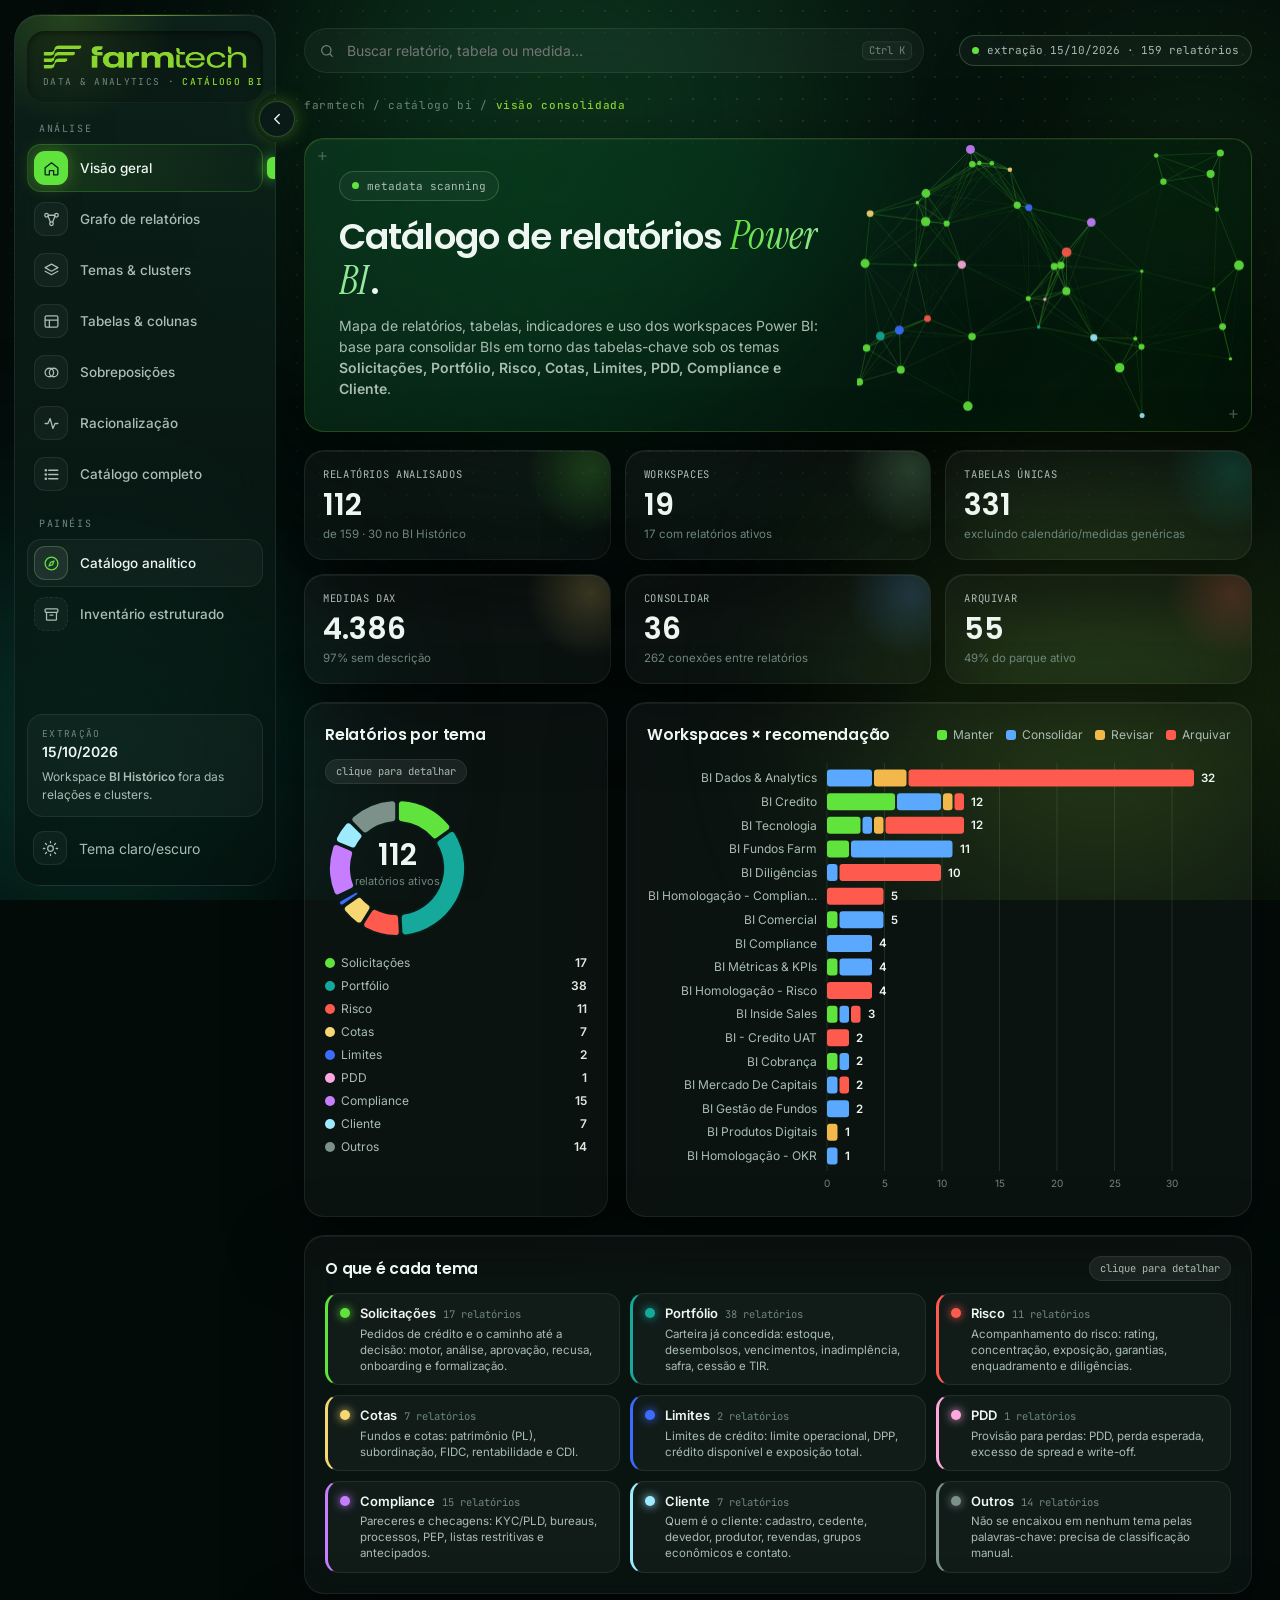
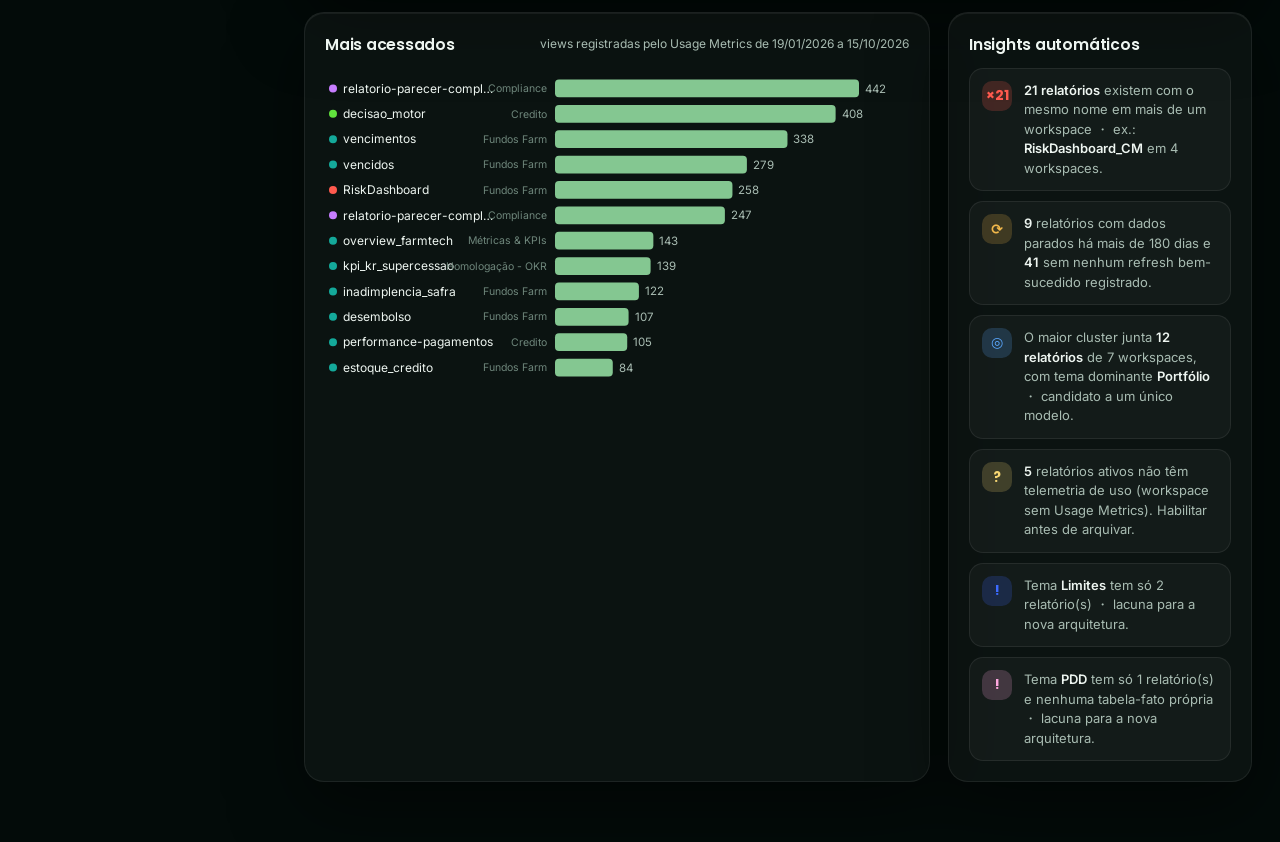
==== commit 7a24d347: "Extração: retry de falhas de rede, isolamento de erro por modelo e filtro de relatórios de sistema" ====
--- a/03-dashboard/index.html
+++ b/03-dashboard/index.html
@@ -77,7 +77,6 @@
       </header>
       <div class="page-head page-title">
         <div class="crumb">farmtech / catálogo bi / <b id="viewKicker">visão consolidada</b></div>
-        <h1 id="viewTitle">Catálogo de relatórios Power BI</h1>
       </div>
 
       <!-- ---------- VISÃO GERAL ---------- -->
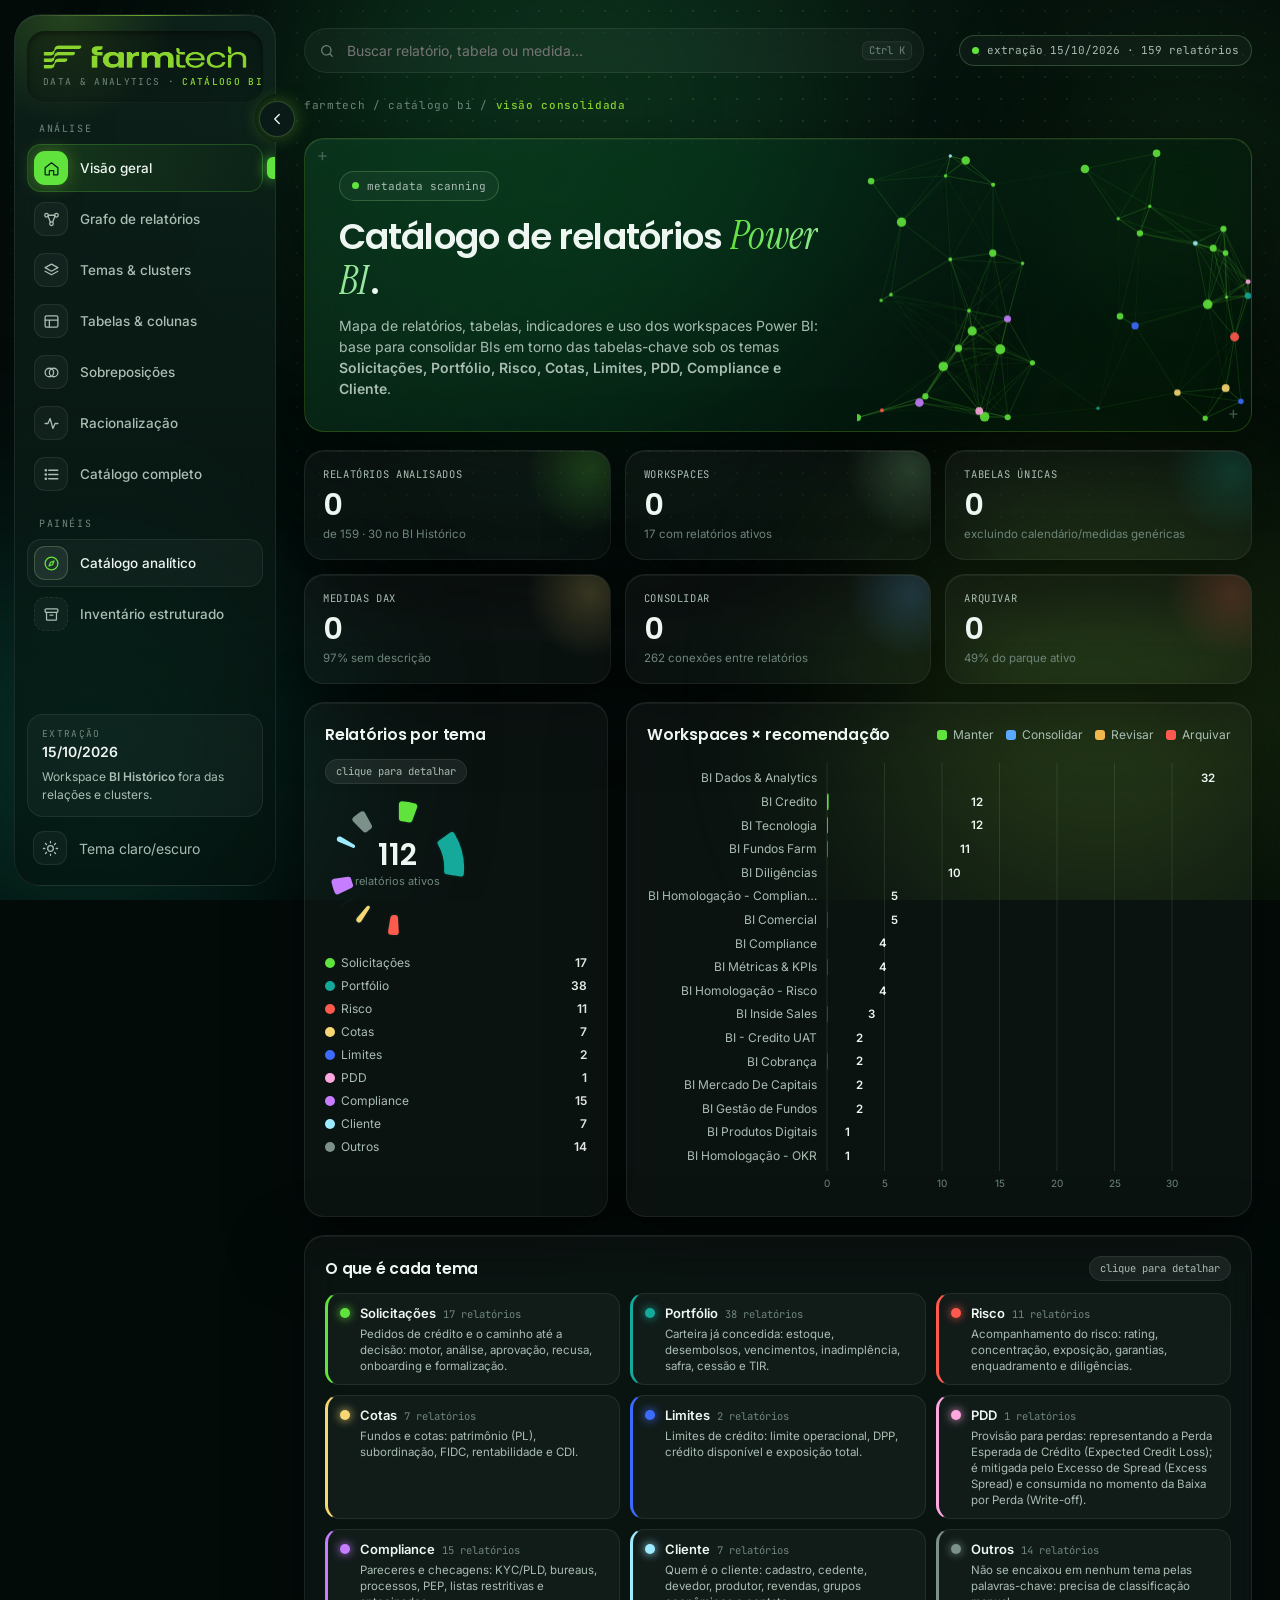
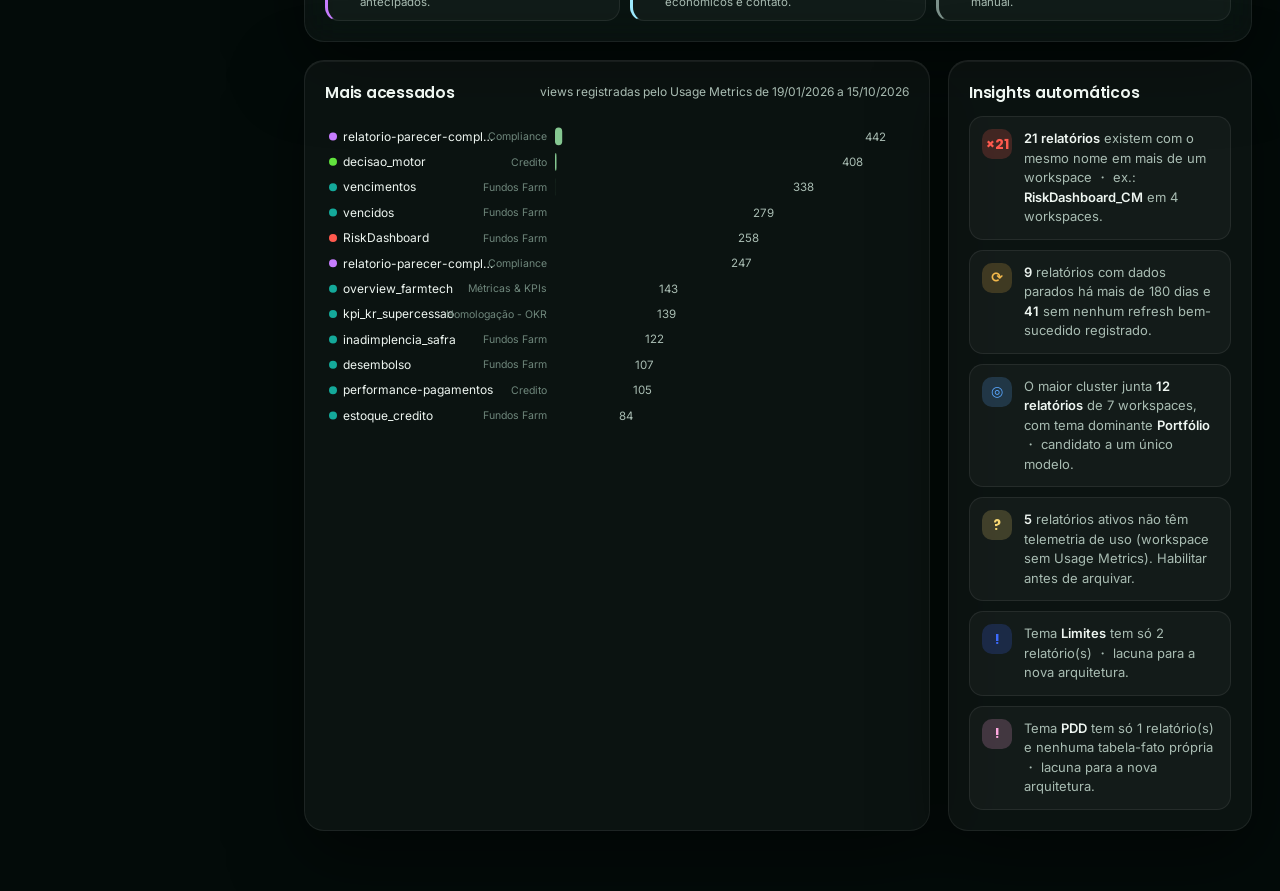
==== commit ebe70bdc: "Dashboard: ajusta textos do tema PDD e da seção de clusters Co-Authored-By: Claude Opus 5.5 <noreply" ====
--- a/03-dashboard/index.html
+++ b/03-dashboard/index.html
@@ -172,7 +172,7 @@
         </div>
         <div class="theme-cards" id="themeCards"></div>
         <div class="card glass">
-          <div class="card-h"><h3>Clusters detectados automaticamente</h3><span class="muted small">Louvain sobre a similaridade entre relatórios — grupos que naturalmente compartilham a mesma base</span></div>
+          <div class="card-h"><h3>Clusters detectados automaticamente</h3><span class="muted small">Grupos que naturalmente compartilham a mesma base (Louvain)</span></div>
           <div class="clusters" id="clusterList"></div>
         </div>
       </section>
